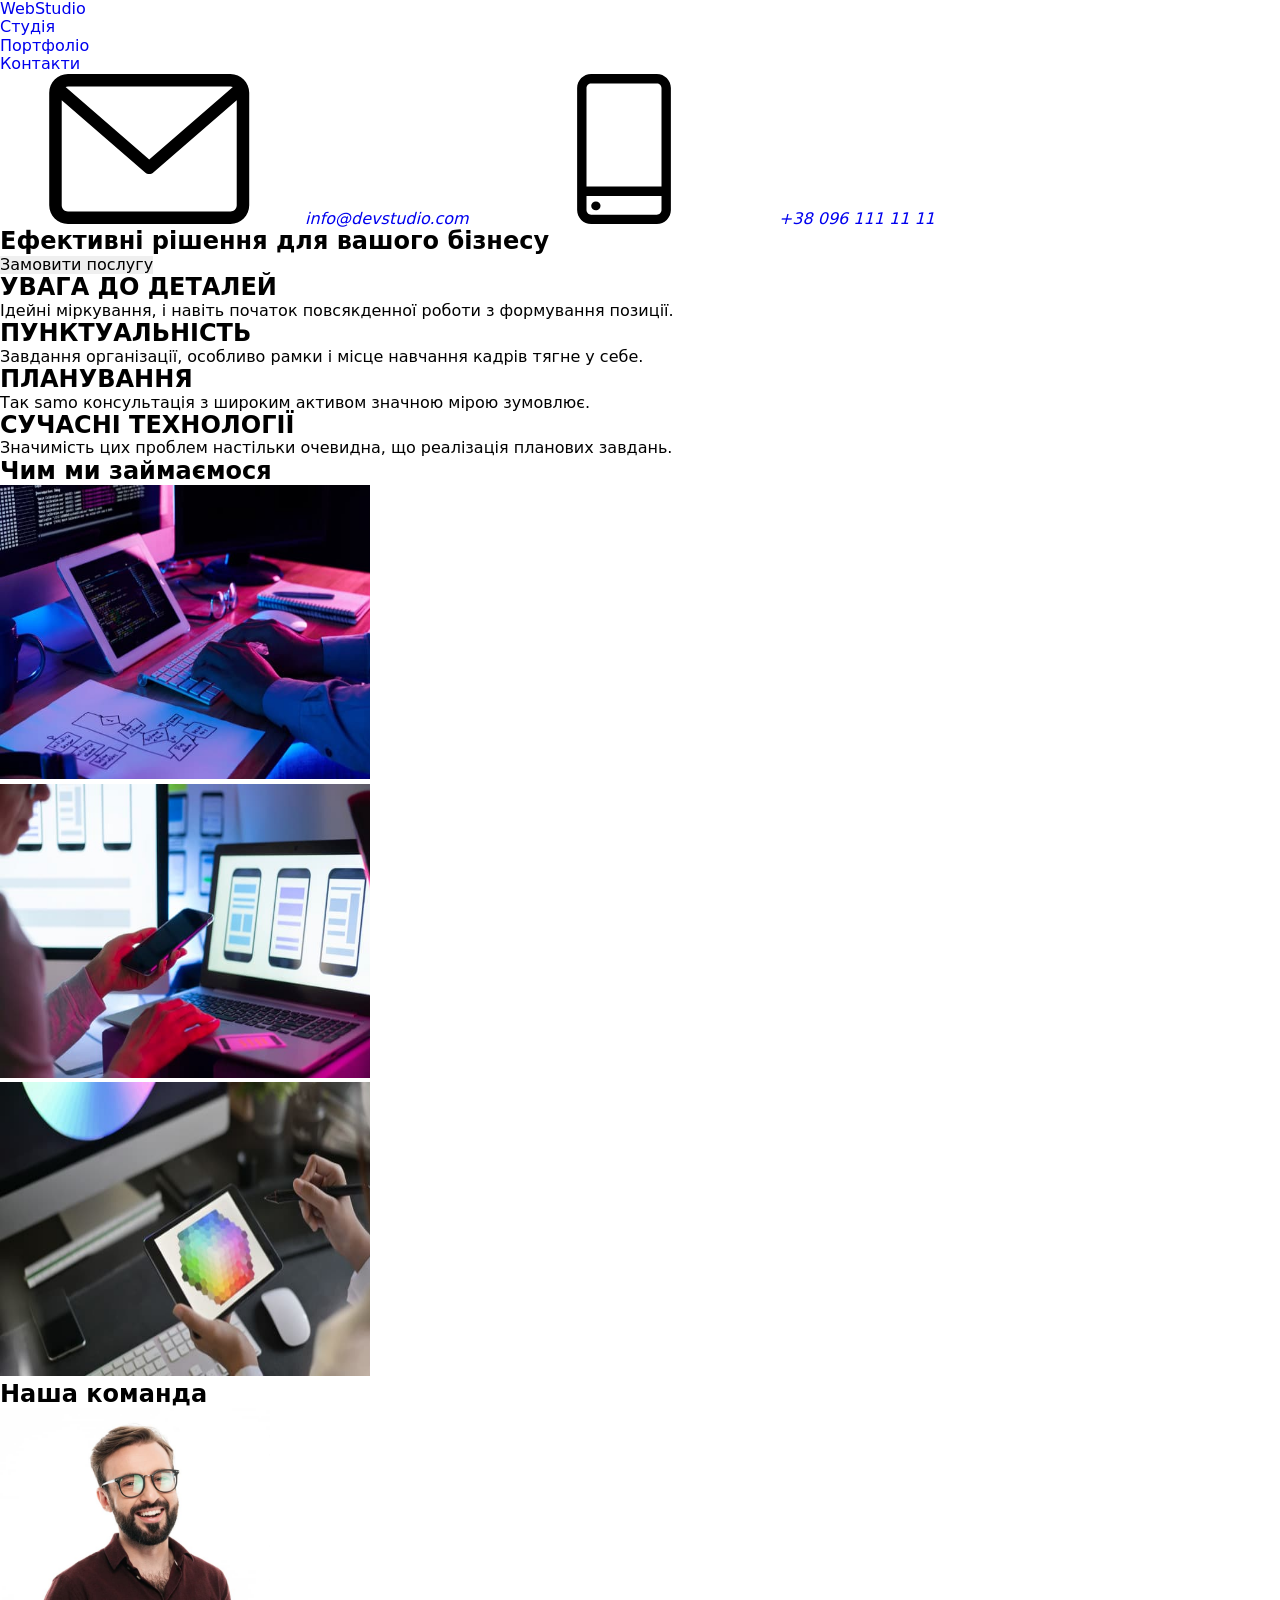
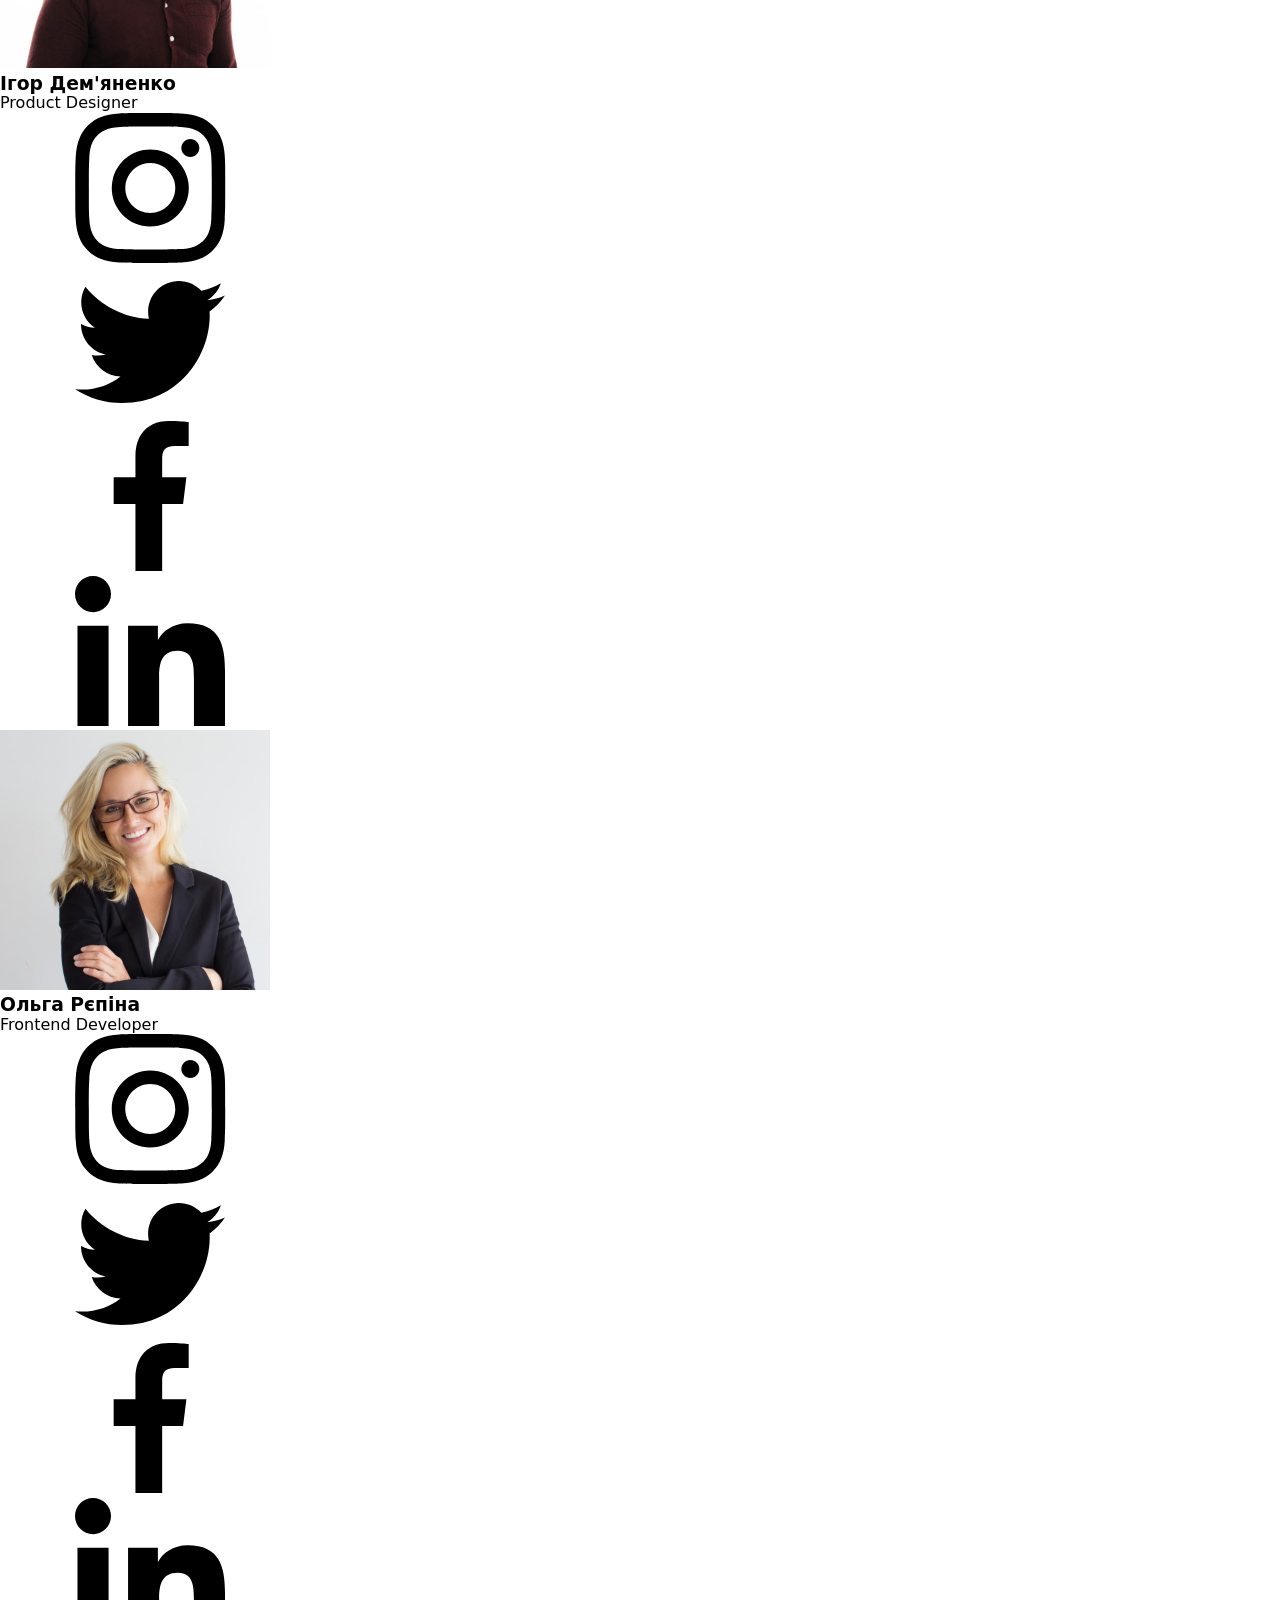
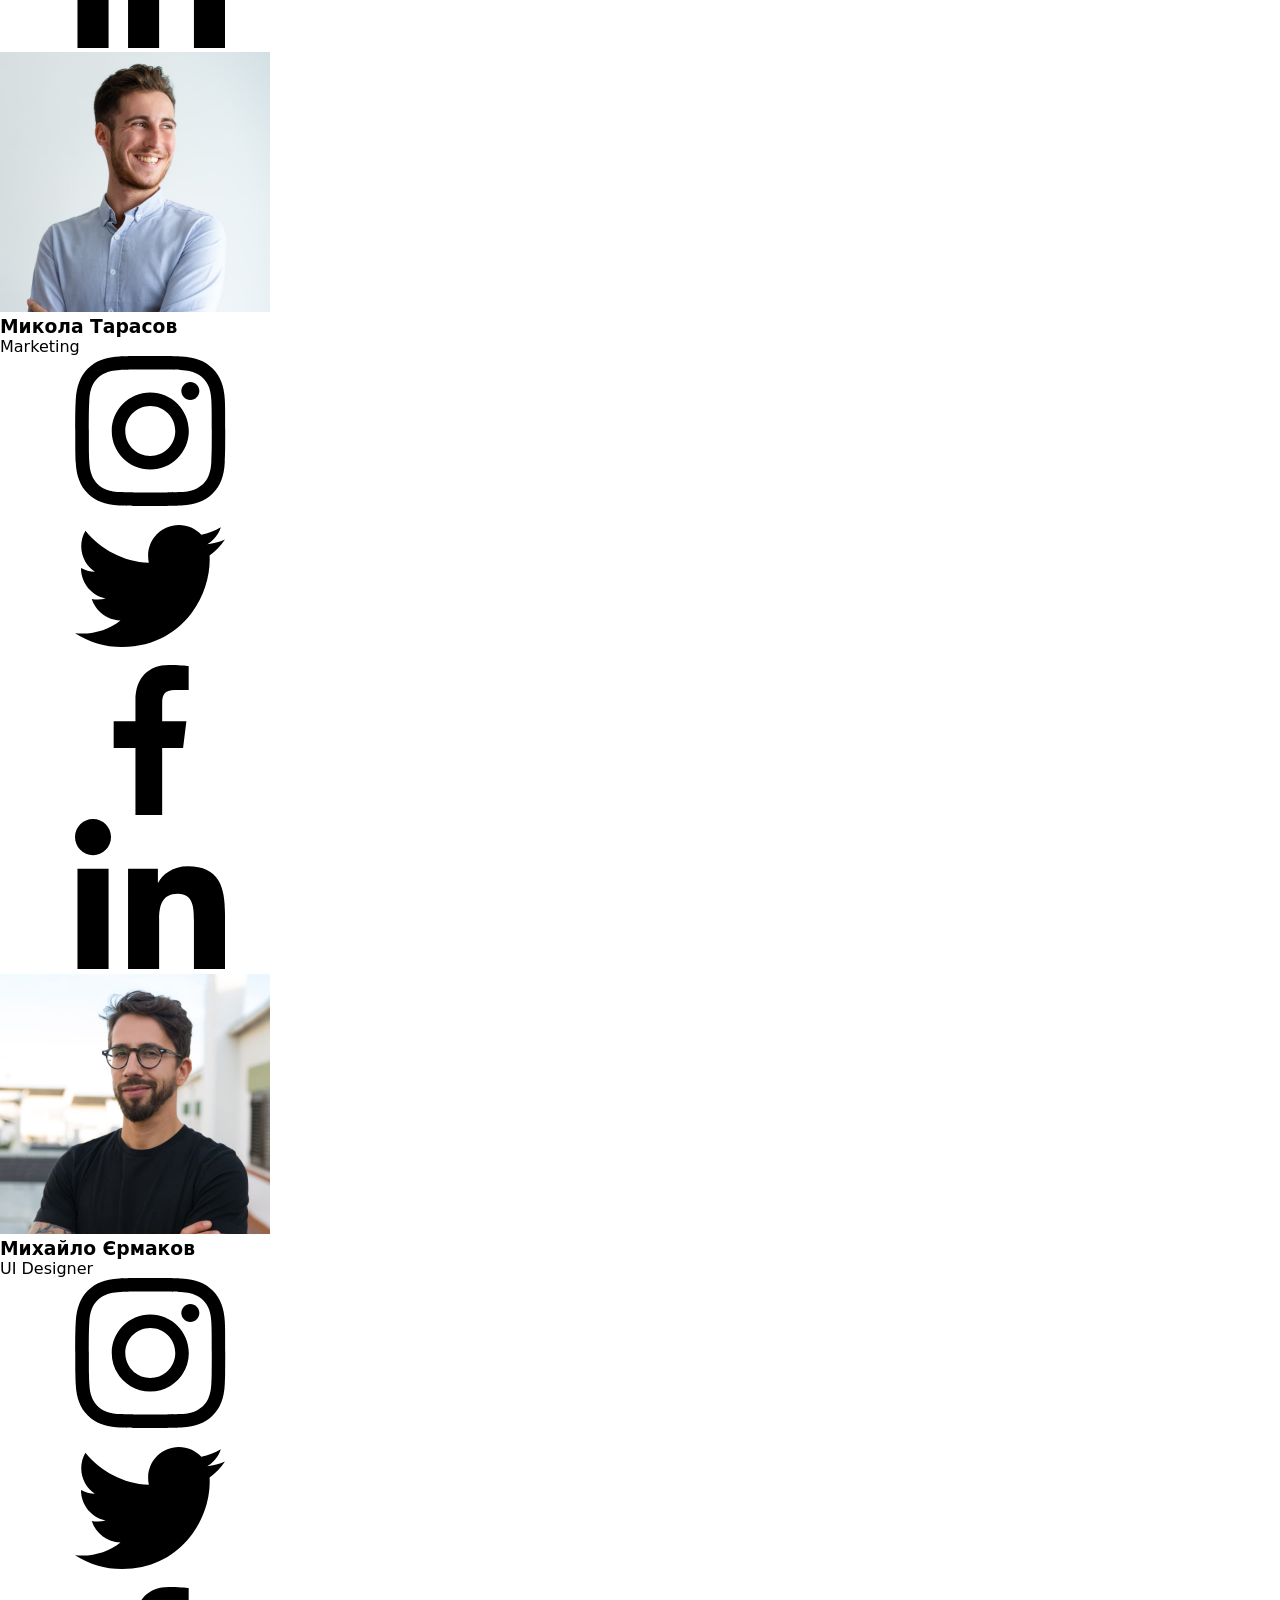
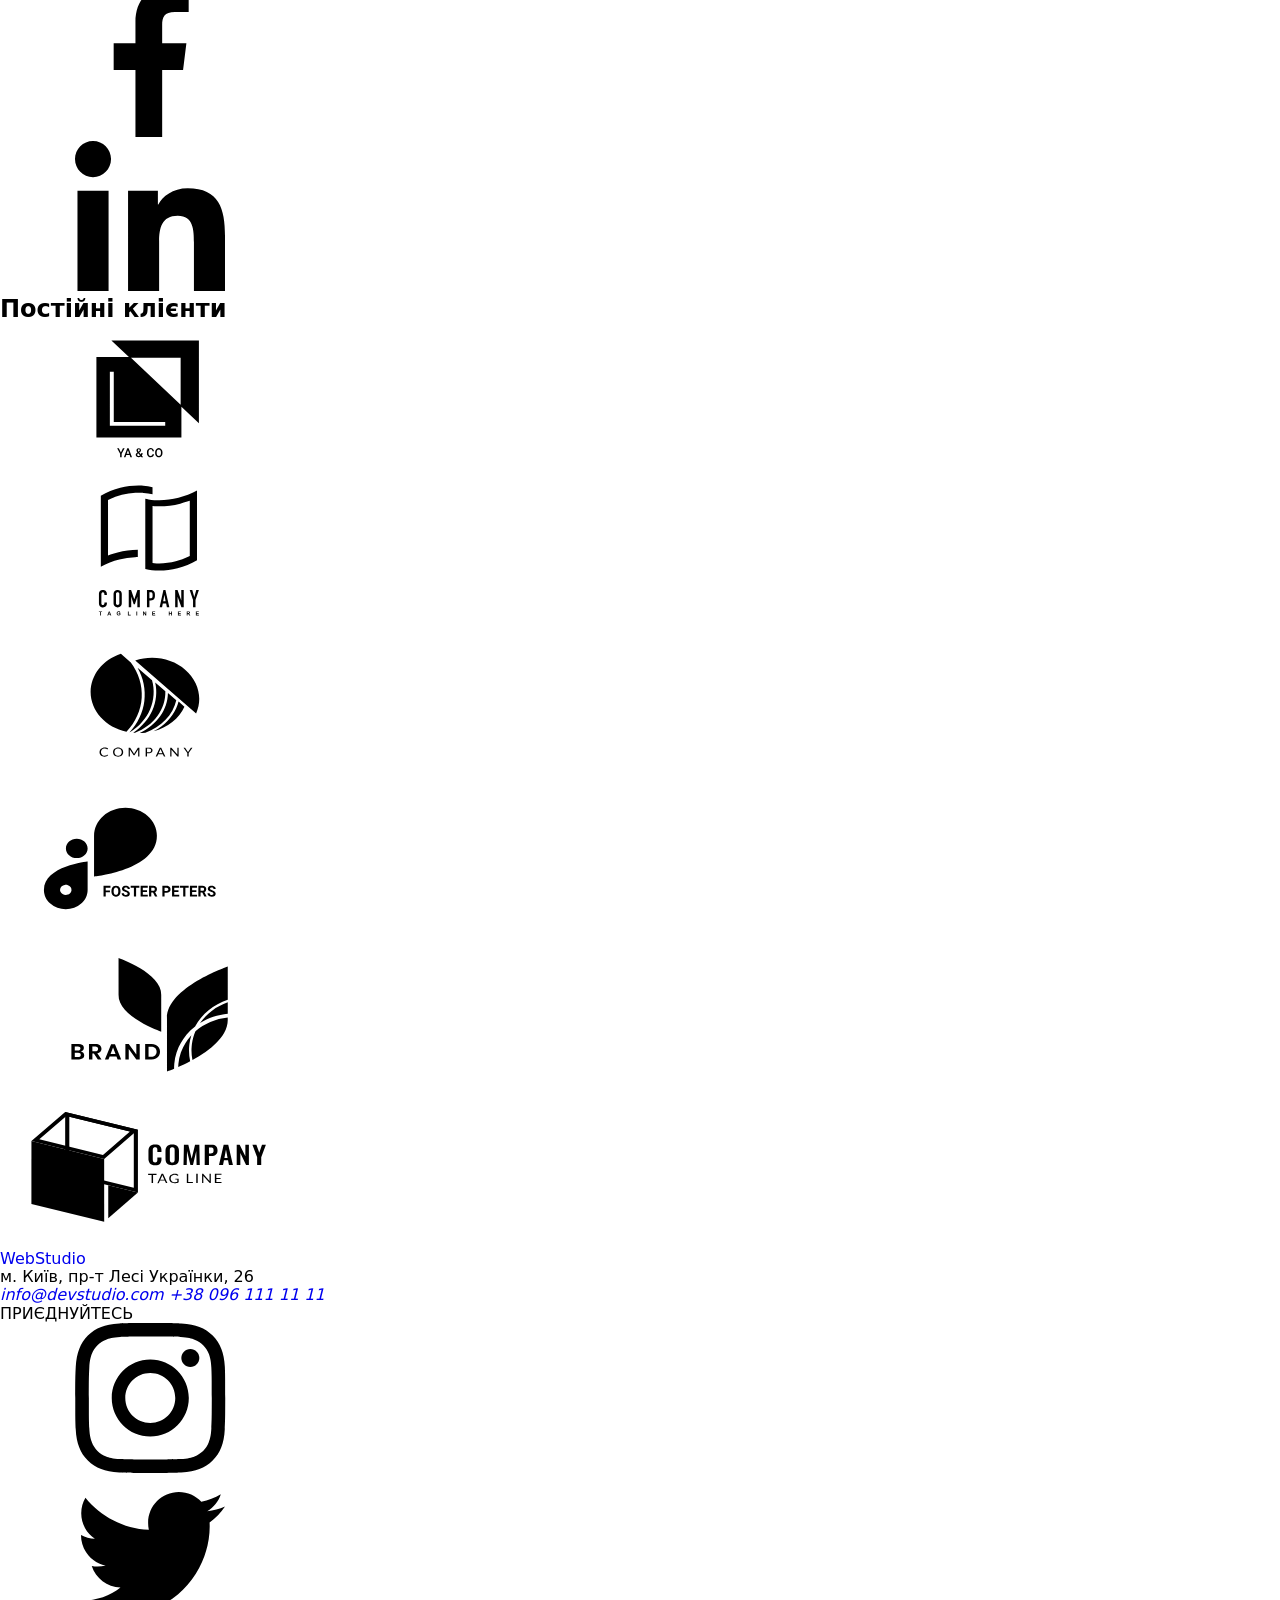
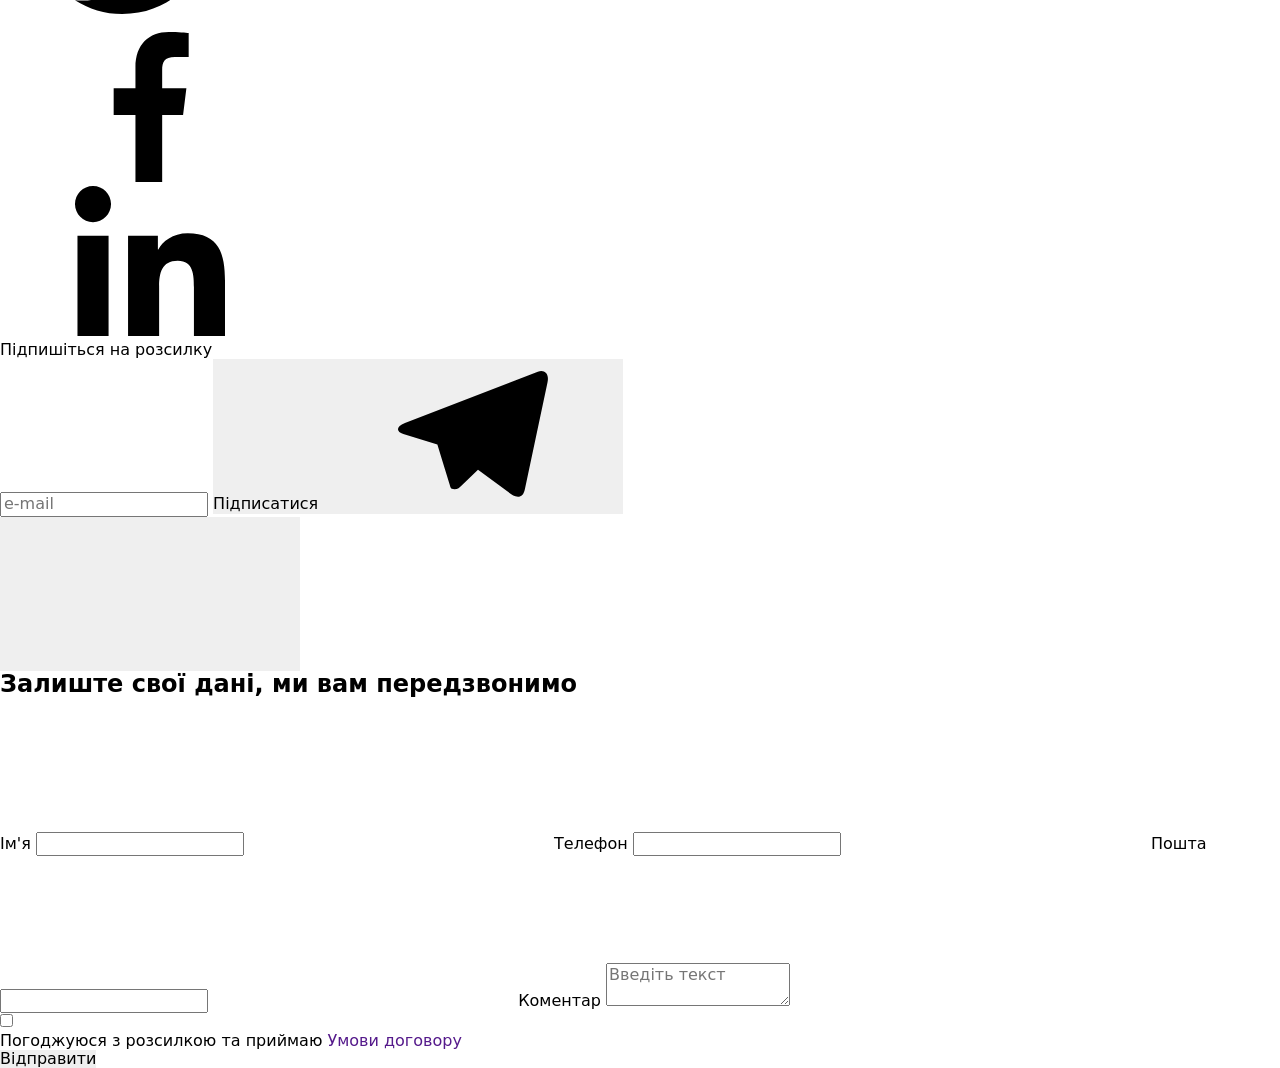
==== index.html @ 1ffd3c32 "new" ====
<!DOCTYPE html>
<html lang="uk">
  <head>
    <meta charset="UTF-8" />
    <meta name="viewport" content="width=device-width, initial-scale=1.0" />
    <title>WebStudio</title>
    <link
      rel="stylesheet"
      href="https://cdnjs.cloudflare.com/ajax/libs/modern-normalize/3.0.1/modern-normalize.min.css"
      integrity="sha512-q6WgHqiHlKyOqslT/lgBgodhd03Wp4BEqKeW6nNtlOY4quzyG3VoQKFrieaCeSnuVseNKRGpGeDU3qPmabCANg=="
      crossorigin="anonymous"
      referrerpolicy="no-referrer"
    /> 
    <link rel="preconnect" href="https://fonts.googleapis.com" />
    <link rel="preconnect" href="https://fonts.gstatic.com" crossorigin />
    <link
      href="https://fonts.googleapis.com/css2?family=Raleway:ital,wght@0,100..900;1,100..900&family=Roboto:ital,wght@0,100..900;1,100..900&display=swap"
      rel="stylesheet"
    />
  <link
rel="stylesheet"
href="https://cdnjs.cloudflare.com/ajax/libs/animate.css/4.1.1/animate.min.css"
/>
          <link rel="stylesheet" href="../style/index.css">
          <link rel="stylesheet" href="../style/reset.css">
  </head>
  <body>
    <!-- header -->
    <header class="header">
      <div class="container">
        <a class="header-webStudio" href="./index.html">
          <span class="header-web">Web</span><span class="header-studio">Studio</span>
        </a>
        <nav class="header-nav">
          <ul class="header-list">
            <li class="header-item">
              <a class="header-page current" href="./index.html"> Студія </a>
            </li>
            <li class="header-item">
              <a class="header-page" href="./portfolio.html"> Портфоліо </a>
            </li>
            <li class="header-item">
              <a class="header-page" href="#"> Контакти </a>
            </li>
          </ul>
        </nav>
        <address class="header-adress">
          <a class="header-contacts" href="mailto:info@devstudio.com">
            <svg class="header-icon icon-email">
              <use href="../image/symbol-defs.svg#icon-email"></use>
            </svg>
            info@devstudio.com
          </a>
          <a class="header-contacts" href="tel:+380961111111">
            <svg class="header-icon icon-phone">
              <use href="../image/symbol-defs.svg#icon-phone"></use>
            </svg>
           +38 096 111 11 11
          </a>
        </address>
      </div>
    </header>
    <main>
      <!-- about -->
      <section class="about">
        <div class="container">
          <h1 class="about-title">
            Ефективні рішення для вашого бізнесу
          </h1>
          <button class="about-more" type="button" data-modal-open>
              Замовити послугу
          </button>
      </div>
          
        </div>
      </section>
      <!-- rules -->
      <section class="rules">
        <div class="container">
          <ul class="rules-list">
            <li class="rules-item">
              <h2 class="rules-title">УВАГА ДО ДЕТАЛЕЙ</h2>
              <p class="rules-text">
                Ідейні міркування, і навіть початок повсякденної роботи з
                формування позиції.
              </p>
            </li>
            <li class="rules-item">
              <h2 class="rules-title">ПУНКТУАЛЬНІСТЬ</h2>
              <p class="rules-text">
                Завдання організації, особливо рамки і місце навчання кадрів
                тягне у себе.
              </p>
            </li>
            <li class="rules-item">
              <h2 class="rules-title">ПЛАНУВАННЯ</h2>
              <p class="rules-text">
                Так samo консультація з широким активом значною мірою зумовлює.
              </p>
            </li>
            <li class="rules-item">
              <h2 class="rules-title">СУЧАСНІ ТЕХНОЛОГІЇ</h2>
              <p class="rules-text">
                Значимість цих проблем настільки очевидна, що реалізація
                планових завдань.
              </p>
            </li>
          </ul>
        </div>
      </section>

      <!-- work -->
      <section class="work">
        <div class="container">
          <h2 class="work-title">Чим ми займаємося</h2>
          <ul class="work-list">
            <li class="work-item">
              <img
                class="workphoto"
                src="../image/code.jpg"
                alt="Робочий процес за комп'ютером 1"
                width="370px"
                height="294px"
              />
            </li>
            <li class="work-item">
              <img
                class="work-photo"
                src="../image/kamera.jpg"
                alt="Робочий процес за комп'ютером 2"
                width="370px"
                height="294px"
              />
            </li>
            <li class="work-item">
              <img
                class="work-photo"
                src="../image/disign.jpg"
                alt="Робочий процес за комп'ютером 3"
                width="370px"
                height="294px"
              />
            </li>
          </ul>
        </div>
      </section>
      <!-- team -->
<section class="team">
  <div class="container">
    <h1 class="team-title">Наша команда</h1>
    <ul class="team-list">
      <li class="team-item">
        <img
          class="team-photo"
          src="../image/igor.jpg"
          width="270"
          height="260"
          alt="Ігор Дем'яненко — Product Designer"
        />
        <h3 class="team-subtitle">Ігор Дем'яненко</h3>
        <p class="team-text">Product Designer</p>

        <ul class="team-iconlist">
          <li class="team-iconitem" >
            <a href="#" class="team-link">
              <svg class="team-icon">
                <use href="../image/symbol-defs.svg#icon-instagram"></use>
              </svg>
            </a>
          </li>
          <li class="team-iconitem" >
            <a href="#" class="team-link">
              <svg class="team-icon">
                <use href="../image/symbol-defs.svg#icon-twitter"></use>
              </svg>
            </a>
          </li>
          <li class="team-iconitem" >
            <a href="#" class="team-link">
              <svg class="team-icon">
                <use href="../image/symbol-defs.svg#icon-facebook"></use>
              </svg>
            </a>
          </li>
          <li class="team-iconitem" >
            <a href="#" class="team-link">
              <svg class="team-icon">
                <use href="../image/symbol-defs.svg#icon-linkedin"></use>
              </svg>
            </a>
          </li>
        </ul>
      </li>
      <li class="team-item">
        <img
          class="team-photo"
          src="../image/oliga.jpg"
          width="270"
          height="260"
          alt="Ольга Рєпіна — Frontend Developer"
        />
        <h3 class="team-subtitle">Ольга Рєпіна</h3>
        <p class="team-text">Frontend Developer</p>

        <ul class="team-iconlist">
          <li class="team-iconitem" >
            <a href="#" class="team-link">
              <svg class="team-icon">
                <use href="../image/symbol-defs.svg#icon-instagram"></use>
              </svg>
            </a>
          </li>
          <li class="team-iconitem" >
            <a href="#" class="team-link">
              <svg class="team-icon">
                <use href="../image/symbol-defs.svg#icon-twitter"></use>
              </svg>
            </a>
          </li>
          <li class="team-iconitem" >
            <a href="#" class="team-link">
              <svg class="team-icon">
                <use href="../image/symbol-defs.svg#icon-facebook"></use>
              </svg>
            </a>
          </li>
          <li class="team-iconitem" >
            <a href="#" class="team-link">
              <svg class="team-icon">
                <use href="../image/symbol-defs.svg#icon-linkedin"></use>
              </svg>
            </a>
          </li>
        </ul>
      </li>
      <li class="team-item">
        <img
          class="team-photo"
          src="../image/mikola.jpg"
          width="270"
          height="260"
          alt="Микола Тарасов — Marketing"
        />
        <h3 class="team-subtitle">Микола Тарасов</h3>
        <p class="team-text">Marketing</p>

        <ul class="team-iconlist">
          <li class="team-iconitem" >
            <a href="#" class="team-link">
              <svg class="team-icon">
                <use href="../image/symbol-defs.svg#icon-instagram"></use>
              </svg>
            </a>
          </li>
          <li class="team-iconitem" >
            <a href="#" class="team-link">
              <svg class="team-icon">
                <use href="../image/symbol-defs.svg#icon-twitter"></use>
              </svg>
            </a>
          </li>
          <li class="team-iconitem" >
            <a href="#" class="team-link">
              <svg class="team-icon">
                <use href="../image/symbol-defs.svg#icon-facebook"></use>
              </svg>
            </a>
          </li>
          <li class="team-iconitem" >
            <a href="#" class="team-link">
              <svg class="team-icon">
                <use href="../image/symbol-defs.svg#icon-linkedin"></use>
              </svg>
            </a>
          </li>
        </ul>
      </li>
      <li class="team-item">
        <img
          class="team-photo"
          src="../image/mihailo.jpg"
          width="270"
          height="260"
          alt="Михайло Єрмаков — UI Designer"
        />
        <h3 class="team-subtitle">Михайло Єрмаков</h3>
        <p class="team-text">UI Designer</p>

        <ul class="team-iconlist">
          <li class="team-iconitem" >
            <a href="#" class="team-link">
              <svg class="team-icon">
                <use href="../image/symbol-defs.svg#icon-instagram"></use>
              </svg>
            </a>
          </li>
          <li class="team-iconitem" >
            <a href="#" class="team-link">
              <svg class="team-icon">
                <use href="../image/symbol-defs.svg#icon-twitter"></use>
              </svg>
            </a>
          </li>
          <li class="team-iconitem" >
            <a href="#" class="team-link">
              <svg class="team-icon">
                <use href="../image/symbol-defs.svg#icon-facebook"></use>
              </svg>
            </a>
          </li>
          <li class="team-iconitem" >
            <a href="#" class="team-link">
              <svg class="team-icon">
                <use href="../image/symbol-defs.svg#icon-linkedin"></use>
              </svg>
            </a>
          </li>
        </ul>
      </li>
  </div>
</section>
    </main>
    <section class="customers">
  <div class="container">
    <h1 class="customers-title">Постійні клієнти</h1>
    <ul class="customers-list">

      <li class="customers-item">
        <a href="#" class="customers-link">
           <svg class="customers-icon">
            <use href="../image/symbol-defs.svg#icon-yaco"></use>
          </svg>
        </a>
      </li>

      <li class="customers-item">
        <a href="#" class="customers-link">
          <svg class="customers-icon">
            <use href="../image/symbol-defs.svg#icon-tagline"></use>
          </svg>
        </a>
      </li>

      <li class="customers-item">
        <a href="#" class="customers-link">
          <svg class="customers-icon">
            <use href="../image/symbol-defs.svg#icon-company"></use>
          </svg>
        </a>
      </li>

      <li class="customers-item">
        <a href="#" class="customers-link">
          <svg class="customers-icon">
            <use href="../image/symbol-defs.svg#icon-foster"></use>
          </svg>
        </a>
      </li>

      <li class="customers-item">
        <a href="#" class="customers-link">
          <svg class="customers-icon">
            <use href="../image/symbol-defs.svg#icon-brand"></use>
          </svg>
        </a>
      </li>

         <li class="customers-item">
        <a href="#" class="customers-link">
          <svg class="customers-icon">
            <use href="../image/symbol-defs.svg#icon-tagcompany"></use>
          </svg>
        </a>
      </li>
    </ul>
  </div>
</section>
<!--footer -->
<footer class="footer">
  <div class="container">
    <div class="footer-left">
      <a class="footer-title" href="./index.html">
        <span class="web">Web</span><span class="studio">Studio</span>
      </a>
      <p class="footer-text">м. Київ, пр-т Лесі Українки, 26</p>
      <address class="footer-address">
        <a class="footer-page" href="mailto:info@devstudio.com">info@devstudio.com</a>
        <a class="footer-page" href="tel:+380961111111">+38 096 111 11 11</a>
      </address>
    </div>
    <div class="footer-social">
  <p class="footer-join">ПРИЄДНУЙТЕСЬ</p>
  <ul class="footer-iconlist">
    <li class="footer-iconitem">
      <a href="#" class="footer-link">
        <svg class="footer-icon">
        <use href="../image/symbol-defs.svg#icon-instagram"></use>
        </svg>
        </a>
      </li>

      <li class="footer-iconitem">
      <a href="#" class="footer-link">
        <svg class="footer-icon">
        <use href="../image/symbol-defs.svg#icon-twitter"></use>
        </svg>
        </a>
      </li>

      <li class="footer-iconitem">
      <a href="#" class="footer-link">
        <svg class="footer-icon">
        <use href="../image/symbol-defs.svg#icon-facebook"></use>
        </svg>
        </a>
      </li>
      <li class="footer-iconitem">
      <a href="#" class="footer-link">
        <svg class="footer-icon">
        <use href="../image/symbol-defs.svg#icon-linkedin"></use>
        </svg>
        </a>
      </li>
    </ul> 
    </div>

     <div class="footer-subscribe">
  <p class="footer-join">Підпишіться на розсилку</p>
  <form class="footer-form">
    <input
      type="email"
      class="footer-input"
      placeholder="e-mail"
      required
    />
    <button type="submit" class="footer-button">
      Підписатися
      <svg class="footer-telegram">
        <use href="../image/symbol-defs.svg#icon-telegram"></use>
      </svg>
    </button>
  </form>
</div>
</div>
</footer>

  <div class="backdrop is-hidden" data-modal>
      <div class="modal">
        <button class="modal-close" data-modal-close type="button">
          <svg class="modal-cross">
            <use href="./image/symbol-defs.svg#icon/vector"></use>
          </svg>
        </button>
        <h2 class="modal-title">Залиште свої дані, ми вам передзвонимо</h2>
        <form class="modal-form">
          <label class="modal-field">
            Ім'я
            <input
              class="modal-input"
              type="text"
              required
              minlength="2"
              maxlength="15"
            />
            <svg class="modal-icon">
              <use href="./image/symbol-defs.svg#icon/person"></use>
            </svg>
          </label>
          <label class="modal-field">
            Телефон
            <input class="modal-input" type="tel" />
            <svg class="modal-icon">
              <use href="./image/symbol-defs.svg#icon/call"></use>
            </svg>
          </label>
          <label class="modal-field">
            Пошта
            <input class="modal-input" type="email" required minlength="10" />
            <svg class="modal-icon">
              <use href="./image/symbol-defs.svg#icon/black/letter"></use>
            </svg>
          </label>
          <label class="modal-field">
            Коментар
            <textarea
              class="modal-textarea"
              placeholder="Введіть текст"
            ></textarea>
          </label>
          <div class="modal-agree">
            <input class="modal-checkbox" type="checkbox" required />
            <p class="modal-text">
              Погоджуюся з розсилкою та приймаю
              <a class="modal-link" href="">Умови договору</a>
            </p>
          </div>
          <button class="modal-submit" type="submit">Відправити</button>
        </form>
    </div>

    <script src="../js/modal.js"></script>
  </body>
</html>
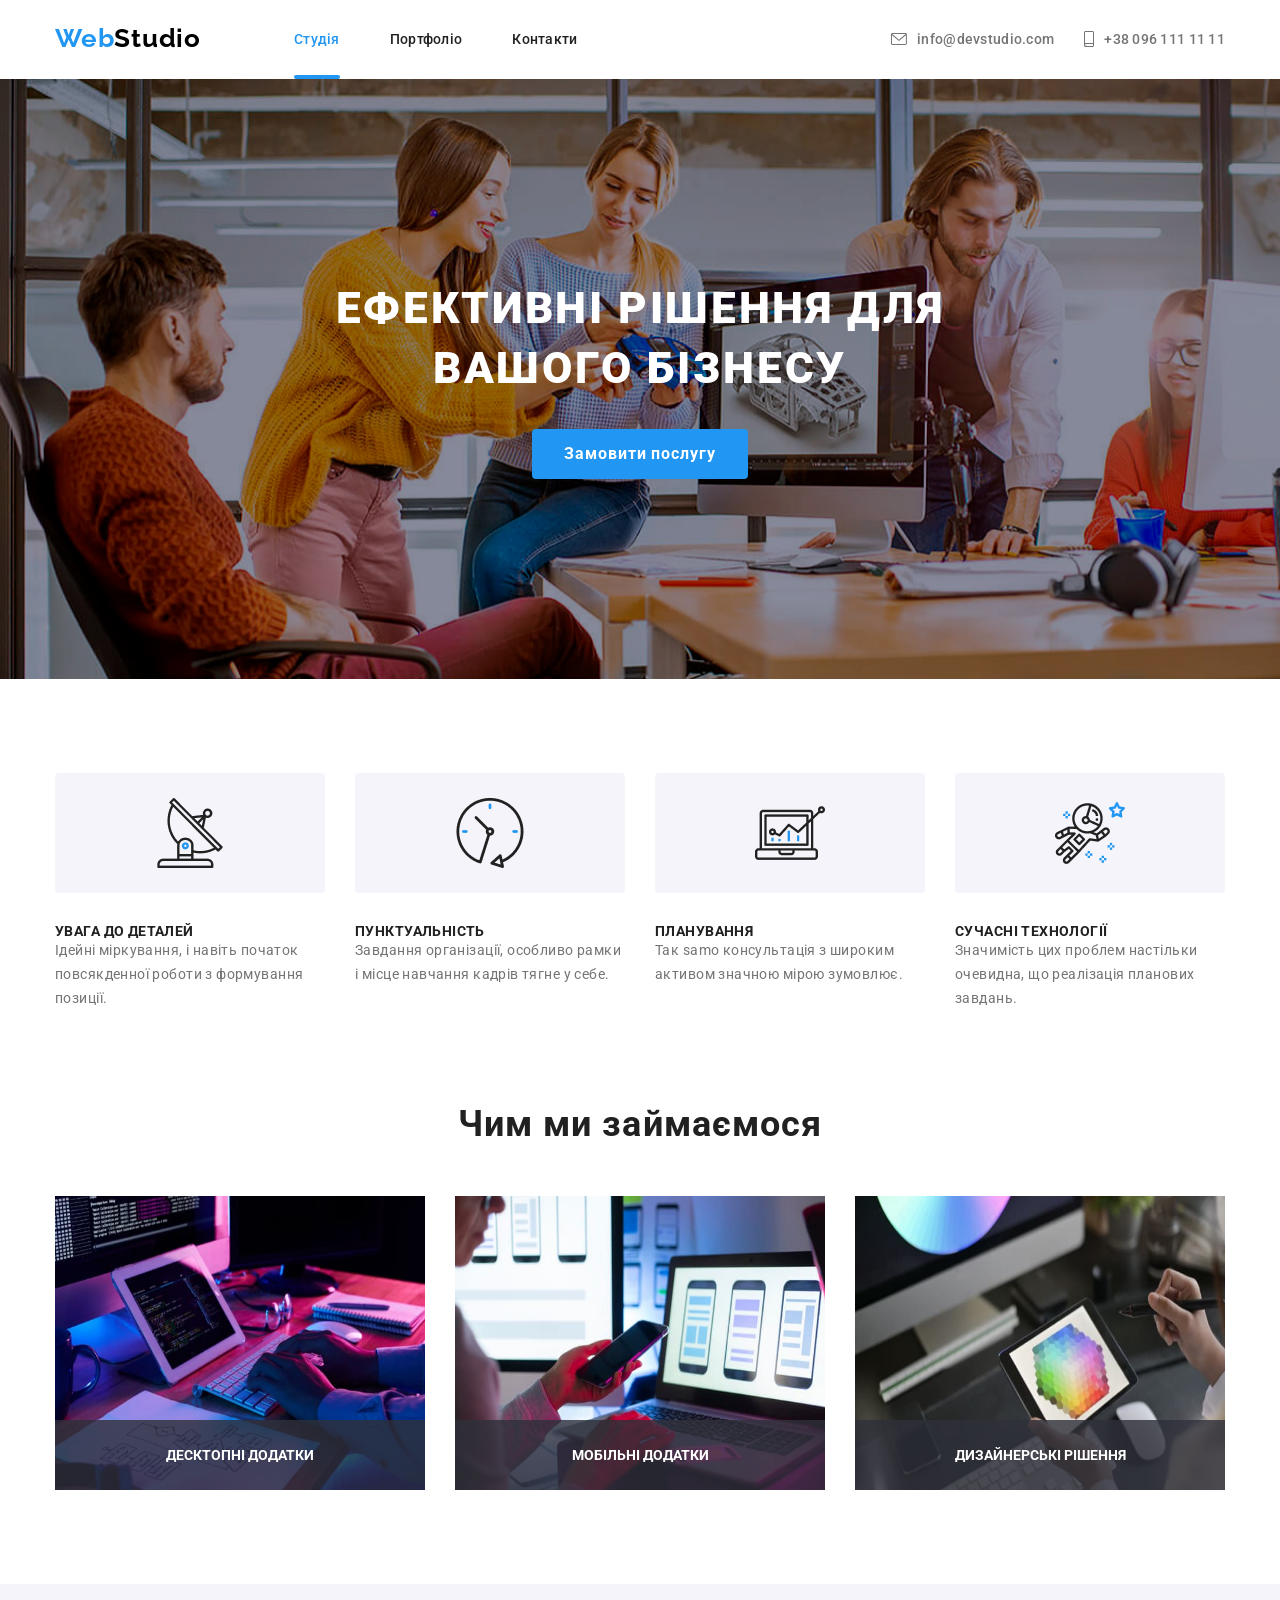
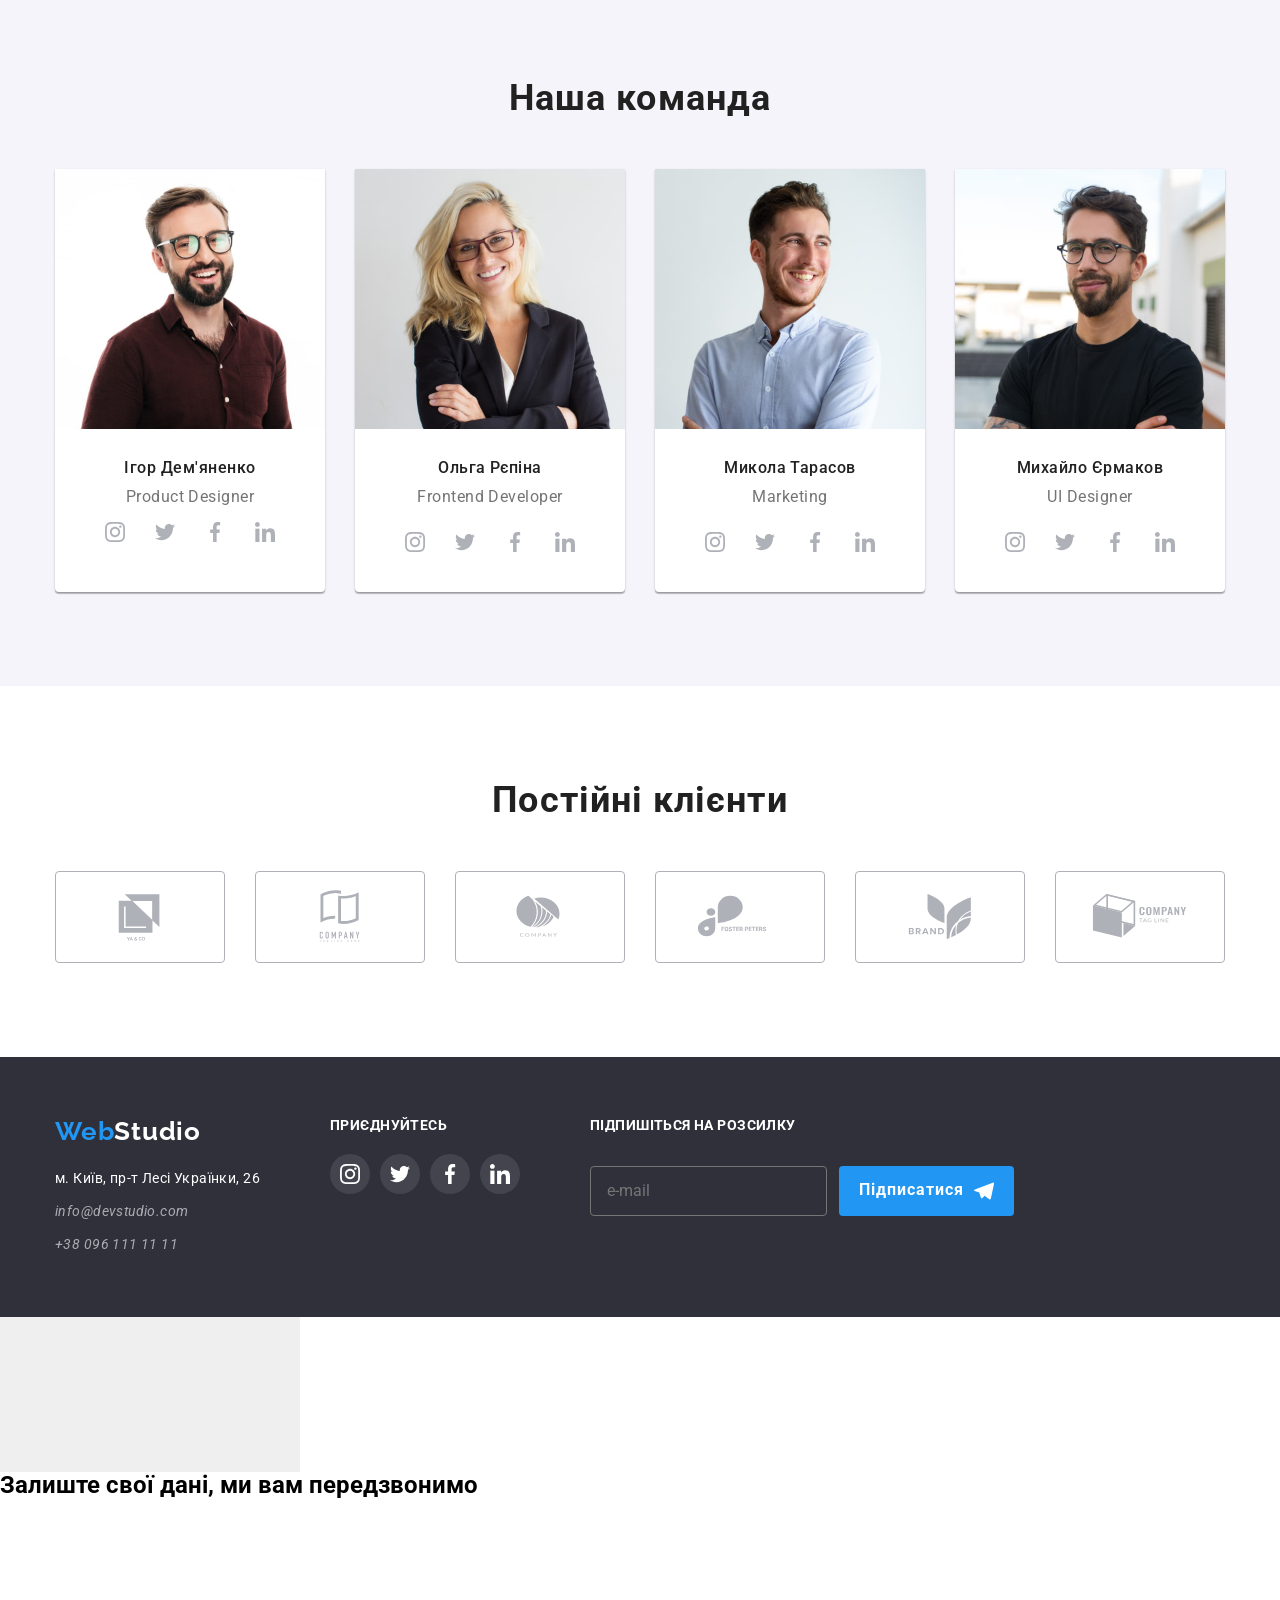
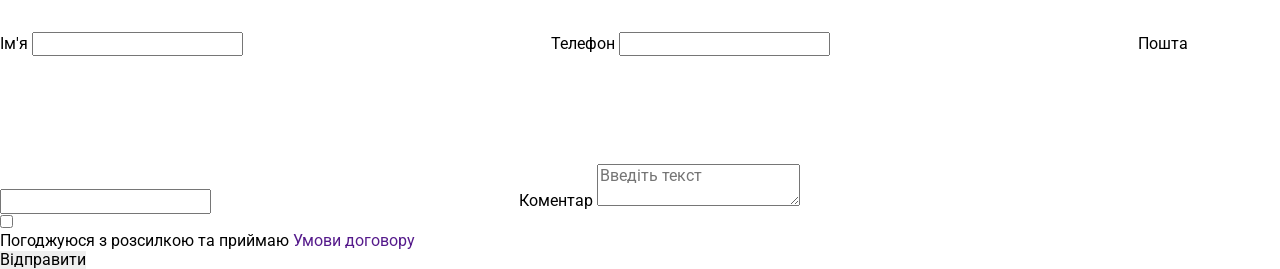
==== commit dbe23c91: "new" ====
--- a/index.html
+++ b/index.html
@@ -21,38 +21,37 @@
 rel="stylesheet"
 href="https://cdnjs.cloudflare.com/ajax/libs/animate.css/4.1.1/animate.min.css"
 />
-          <link rel="stylesheet" href="../style/index.css">
-          <link rel="stylesheet" href="../style/reset.css">
+        <link rel="stylesheet" href="./style/main.css" />
   </head>
   <body>
     <!-- header -->
     <header class="header">
       <div class="container">
-        <a class="header-webStudio" href="./index.html">
-          <span class="header-web">Web</span><span class="header-studio">Studio</span>
-        </a>
-        <nav class="header-nav">
-          <ul class="header-list">
-            <li class="header-item">
-              <a class="header-page current" href="./index.html"> Студія </a>
-            </li>
-            <li class="header-item">
-              <a class="header-page" href="./portfolio.html"> Портфоліо </a>
-            </li>
-            <li class="header-item">
-              <a class="header-page" href="#"> Контакти </a>
+        <a class="header__webStudio" href="./index.html">
+          <span class="header__web">Web</span><span class="header__studio">Studio</span>
+        </a>
+        <nav class="header__nav">
+          <ul class="header__list">
+            <li class="header__item">
+              <a class="header__page current" href="./index.html"> Студія </a>
+            </li>
+            <li class="header__item">
+              <a class="header__page" href="./portfolio.html"> Портфоліо </a>
+            </li>
+            <li class="header__item">
+              <a class="header__page" href="#"> Контакти </a>
             </li>
           </ul>
         </nav>
-        <address class="header-adress">
-          <a class="header-contacts" href="mailto:info@devstudio.com">
-            <svg class="header-icon icon-email">
+        <address class="header__adress">
+          <a class="header__contacts" href="mailto:info@devstudio.com">
+            <svg class="header__icon icon-email">
               <use href="../image/symbol-defs.svg#icon-email"></use>
             </svg>
             info@devstudio.com
           </a>
-          <a class="header-contacts" href="tel:+380961111111">
-            <svg class="header-icon icon-phone">
+          <a class="header__contacts" href="tel:+380961111111">
+            <svg class="header__icon icon-phone">
               <use href="../image/symbol-defs.svg#icon-phone"></use>
             </svg>
            +38 096 111 11 11
@@ -64,10 +63,10 @@
       <!-- about -->
       <section class="about">
         <div class="container">
-          <h1 class="about-title">
+          <h1 class="about__title">
             Ефективні рішення для вашого бізнесу
           </h1>
-          <button class="about-more" type="button" data-modal-open>
+          <button class="about__more" type="button" data-modal__open>
               Замовити послугу
           </button>
       </div>
@@ -77,30 +76,30 @@
       <!-- rules -->
       <section class="rules">
         <div class="container">
-          <ul class="rules-list">
-            <li class="rules-item">
-              <h2 class="rules-title">УВАГА ДО ДЕТАЛЕЙ</h2>
-              <p class="rules-text">
+          <ul class="rules__list">
+            <li class="rules__item">
+              <h2 class="rules__title">УВАГА ДО ДЕТАЛЕЙ</h2>
+              <p class="rules__text">
                 Ідейні міркування, і навіть початок повсякденної роботи з
                 формування позиції.
               </p>
             </li>
-            <li class="rules-item">
-              <h2 class="rules-title">ПУНКТУАЛЬНІСТЬ</h2>
-              <p class="rules-text">
+            <li class="rules__item">
+              <h2 class="rules__title">ПУНКТУАЛЬНІСТЬ</h2>
+              <p class="rules__text">
                 Завдання організації, особливо рамки і місце навчання кадрів
                 тягне у себе.
               </p>
             </li>
-            <li class="rules-item">
-              <h2 class="rules-title">ПЛАНУВАННЯ</h2>
-              <p class="rules-text">
+            <li class="rules__item">
+              <h2 class="rules__title">ПЛАНУВАННЯ</h2>
+              <p class="rules__text">
                 Так samo консультація з широким активом значною мірою зумовлює.
               </p>
             </li>
-            <li class="rules-item">
-              <h2 class="rules-title">СУЧАСНІ ТЕХНОЛОГІЇ</h2>
-              <p class="rules-text">
+            <li class="rules__item">
+              <h2 class="rules__title">СУЧАСНІ ТЕХНОЛОГІЇ</h2>
+              <p class="rules__text">
                 Значимість цих проблем настільки очевидна, що реалізація
                 планових завдань.
               </p>
@@ -112,29 +111,29 @@
       <!-- work -->
       <section class="work">
         <div class="container">
-          <h2 class="work-title">Чим ми займаємося</h2>
-          <ul class="work-list">
-            <li class="work-item">
+          <h2 class="work__title">Чим ми займаємося</h2>
+          <ul class="work__list">
+            <li class="work__item">
               <img
-                class="workphoto"
+                class="work__photo"
                 src="../image/code.jpg"
                 alt="Робочий процес за комп'ютером 1"
                 width="370px"
                 height="294px"
               />
             </li>
-            <li class="work-item">
+            <li class="work__item">
               <img
-                class="work-photo"
+                class="work__photo"
                 src="../image/kamera.jpg"
                 alt="Робочий процес за комп'ютером 2"
                 width="370px"
                 height="294px"
               />
             </li>
-            <li class="work-item">
+            <li class="work__item">
               <img
-                class="work-photo"
+                class="work__photo"
                 src="../image/disign.jpg"
                 alt="Робочий процес за комп'ютером 3"
                 width="370px"
@@ -147,170 +146,170 @@
       <!-- team -->
 <section class="team">
   <div class="container">
-    <h1 class="team-title">Наша команда</h1>
-    <ul class="team-list">
-      <li class="team-item">
+    <h1 class="team__title">Наша команда</h1>
+    <ul class="team__list">
+      <li class="team__item">
         <img
-          class="team-photo"
+          class="team__photo"
           src="../image/igor.jpg"
           width="270"
           height="260"
           alt="Ігор Дем'яненко — Product Designer"
         />
-        <h3 class="team-subtitle">Ігор Дем'яненко</h3>
-        <p class="team-text">Product Designer</p>
-
-        <ul class="team-iconlist">
-          <li class="team-iconitem" >
+        <h3 class="team__subtitle">Ігор Дем'яненко</h3>
+        <p class="team__text">Product Designer</p>
+
+        <ul class="team__iconlist">
+          <li class="team__iconitem" >
             <a href="#" class="team-link">
-              <svg class="team-icon">
+              <svg class="team__icon">
                 <use href="../image/symbol-defs.svg#icon-instagram"></use>
               </svg>
             </a>
           </li>
-          <li class="team-iconitem" >
+          <li class="team__iconitem" >
             <a href="#" class="team-link">
-              <svg class="team-icon">
+              <svg class="team__icon">
                 <use href="../image/symbol-defs.svg#icon-twitter"></use>
               </svg>
             </a>
           </li>
-          <li class="team-iconitem" >
+          <li class="team__iconitem" >
             <a href="#" class="team-link">
-              <svg class="team-icon">
+              <svg class="team__icon">
                 <use href="../image/symbol-defs.svg#icon-facebook"></use>
               </svg>
             </a>
           </li>
-          <li class="team-iconitem" >
+          <li class="team__iconitem" >
             <a href="#" class="team-link">
-              <svg class="team-icon">
+              <svg class="team__icon">
                 <use href="../image/symbol-defs.svg#icon-linkedin"></use>
               </svg>
             </a>
           </li>
         </ul>
       </li>
-      <li class="team-item">
+      <li class="team__item">
         <img
-          class="team-photo"
+          class="team__photo"
           src="../image/oliga.jpg"
           width="270"
           height="260"
           alt="Ольга Рєпіна — Frontend Developer"
         />
-        <h3 class="team-subtitle">Ольга Рєпіна</h3>
-        <p class="team-text">Frontend Developer</p>
-
-        <ul class="team-iconlist">
-          <li class="team-iconitem" >
-            <a href="#" class="team-link">
-              <svg class="team-icon">
+        <h3 class="team__subtitle">Ольга Рєпіна</h3>
+        <p class="team__text">Frontend Developer</p>
+
+        <ul class="team__iconlist">
+          <li class="team__iconitem" >
+            <a href="#" class="team__link">
+              <svg class="team__icon">
                 <use href="../image/symbol-defs.svg#icon-instagram"></use>
               </svg>
             </a>
           </li>
-          <li class="team-iconitem" >
-            <a href="#" class="team-link">
-              <svg class="team-icon">
+          <li class="team__iconitem" >
+            <a href="#" class="team__link">
+              <svg class="team__icon">
                 <use href="../image/symbol-defs.svg#icon-twitter"></use>
               </svg>
             </a>
           </li>
-          <li class="team-iconitem" >
-            <a href="#" class="team-link">
-              <svg class="team-icon">
+          <li class="team__iconitem" >
+            <a href="#" class="team__link">
+              <svg class="team__icon">
                 <use href="../image/symbol-defs.svg#icon-facebook"></use>
               </svg>
             </a>
           </li>
-          <li class="team-iconitem" >
-            <a href="#" class="team-link">
-              <svg class="team-icon">
+          <li class="team__iconitem" >
+            <a href="#" class="team__link">
+              <svg class="team__icon">
                 <use href="../image/symbol-defs.svg#icon-linkedin"></use>
               </svg>
             </a>
           </li>
         </ul>
       </li>
-      <li class="team-item">
+      <li class="team__item">
         <img
-          class="team-photo"
+          class="team__photo"
           src="../image/mikola.jpg"
           width="270"
           height="260"
           alt="Микола Тарасов — Marketing"
         />
-        <h3 class="team-subtitle">Микола Тарасов</h3>
-        <p class="team-text">Marketing</p>
-
-        <ul class="team-iconlist">
-          <li class="team-iconitem" >
-            <a href="#" class="team-link">
-              <svg class="team-icon">
+        <h3 class="team__subtitle">Микола Тарасов</h3>
+        <p class="team__text">Marketing</p>
+
+        <ul class="team__iconlist">
+          <li class="team__iconitem" >
+            <a href="#" class="team__link">
+              <svg class="team__icon">
                 <use href="../image/symbol-defs.svg#icon-instagram"></use>
               </svg>
             </a>
           </li>
-          <li class="team-iconitem" >
-            <a href="#" class="team-link">
-              <svg class="team-icon">
+          <li class="team__iconitem" >
+            <a href="#" class="team__link">
+              <svg class="team__icon">
                 <use href="../image/symbol-defs.svg#icon-twitter"></use>
               </svg>
             </a>
           </li>
-          <li class="team-iconitem" >
-            <a href="#" class="team-link">
-              <svg class="team-icon">
+          <li class="team__iconitem" >
+            <a href="#" class="team__link">
+              <svg class="team__icon">
                 <use href="../image/symbol-defs.svg#icon-facebook"></use>
               </svg>
             </a>
           </li>
-          <li class="team-iconitem" >
-            <a href="#" class="team-link">
-              <svg class="team-icon">
+          <li class="team__iconitem" >
+            <a href="#" class="team__link">
+              <svg class="team__icon">
                 <use href="../image/symbol-defs.svg#icon-linkedin"></use>
               </svg>
             </a>
           </li>
         </ul>
       </li>
-      <li class="team-item">
+      <li class="team__item">
         <img
-          class="team-photo"
+          class="team__photo"
           src="../image/mihailo.jpg"
           width="270"
           height="260"
           alt="Михайло Єрмаков — UI Designer"
         />
-        <h3 class="team-subtitle">Михайло Єрмаков</h3>
-        <p class="team-text">UI Designer</p>
-
-        <ul class="team-iconlist">
-          <li class="team-iconitem" >
-            <a href="#" class="team-link">
-              <svg class="team-icon">
+        <h3 class="team__subtitle">Михайло Єрмаков</h3>
+        <p class="team__text">UI Designer</p>
+
+        <ul class="team__iconlist">
+          <li class="team__iconitem" >
+            <a href="#" class="team__link">
+              <svg class="team__icon">
                 <use href="../image/symbol-defs.svg#icon-instagram"></use>
               </svg>
             </a>
           </li>
-          <li class="team-iconitem" >
-            <a href="#" class="team-link">
-              <svg class="team-icon">
+          <li class="team__iconitem" >
+            <a href="#" class="team__link">
+              <svg class="team__icon">
                 <use href="../image/symbol-defs.svg#icon-twitter"></use>
               </svg>
             </a>
           </li>
-          <li class="team-iconitem" >
-            <a href="#" class="team-link">
-              <svg class="team-icon">
+          <li class="team__iconitem" >
+            <a href="#" class="team__link">
+              <svg class="team__icon">
                 <use href="../image/symbol-defs.svg#icon-facebook"></use>
               </svg>
             </a>
           </li>
-          <li class="team-iconitem" >
-            <a href="#" class="team-link">
-              <svg class="team-icon">
+          <li class="team__iconitem" >
+            <a href="#" class="team__link">
+              <svg class="team__icon">
                 <use href="../image/symbol-defs.svg#icon-linkedin"></use>
               </svg>
             </a>
@@ -322,52 +321,52 @@
     </main>
     <section class="customers">
   <div class="container">
-    <h1 class="customers-title">Постійні клієнти</h1>
-    <ul class="customers-list">
-
-      <li class="customers-item">
-        <a href="#" class="customers-link">
-           <svg class="customers-icon">
+    <h1 class="customers__title">Постійні клієнти</h1>
+    <ul class="customers__list">
+
+      <li class="customers__item">
+        <a href="#" class="customers__link">
+           <svg class="customers__icon">
             <use href="../image/symbol-defs.svg#icon-yaco"></use>
           </svg>
         </a>
       </li>
 
-      <li class="customers-item">
-        <a href="#" class="customers-link">
-          <svg class="customers-icon">
+      <li class="customers__item">
+        <a href="#" class="customers__link">
+          <svg class="customers__icon">
             <use href="../image/symbol-defs.svg#icon-tagline"></use>
           </svg>
         </a>
       </li>
 
-      <li class="customers-item">
-        <a href="#" class="customers-link">
-          <svg class="customers-icon">
+      <li class="customers__item">
+        <a href="#" class="customers__link">
+          <svg class="customers__icon">
             <use href="../image/symbol-defs.svg#icon-company"></use>
           </svg>
         </a>
       </li>
 
-      <li class="customers-item">
-        <a href="#" class="customers-link">
-          <svg class="customers-icon">
+      <li class="customers__item">
+        <a href="#" class="customers__link">
+          <svg class="customers__icon">
             <use href="../image/symbol-defs.svg#icon-foster"></use>
           </svg>
         </a>
       </li>
 
-      <li class="customers-item">
-        <a href="#" class="customers-link">
-          <svg class="customers-icon">
+      <li class="customers__item">
+        <a href="#" class="customers__link">
+          <svg class="customers__icon">
             <use href="../image/symbol-defs.svg#icon-brand"></use>
           </svg>
         </a>
       </li>
 
-         <li class="customers-item">
-        <a href="#" class="customers-link">
-          <svg class="customers-icon">
+         <li class="customers__item">
+        <a href="#" class="customers__link">
+          <svg class="customers__icon">
             <use href="../image/symbol-defs.svg#icon-tagcompany"></use>
           </svg>
         </a>
@@ -378,45 +377,45 @@
 <!--footer -->
 <footer class="footer">
   <div class="container">
-    <div class="footer-left">
-      <a class="footer-title" href="./index.html">
+    <div class="footer__left">
+      <a class="footer__title" href="./index.html">
         <span class="web">Web</span><span class="studio">Studio</span>
       </a>
-      <p class="footer-text">м. Київ, пр-т Лесі Українки, 26</p>
-      <address class="footer-address">
-        <a class="footer-page" href="mailto:info@devstudio.com">info@devstudio.com</a>
-        <a class="footer-page" href="tel:+380961111111">+38 096 111 11 11</a>
+      <p class="footer__text">м. Київ, пр-т Лесі Українки, 26</p>
+      <address class="footer__address">
+        <a class="footer__page" href="mailto:info@devstudio.com">info@devstudio.com</a>
+        <a class="footer__page" href="tel:+380961111111">+38 096 111 11 11</a>
       </address>
     </div>
-    <div class="footer-social">
-  <p class="footer-join">ПРИЄДНУЙТЕСЬ</p>
-  <ul class="footer-iconlist">
-    <li class="footer-iconitem">
-      <a href="#" class="footer-link">
-        <svg class="footer-icon">
+    <div class="footer__social">
+  <p class="footer__join">ПРИЄДНУЙТЕСЬ</p>
+  <ul class="footer__iconlist">
+    <li class="footer__iconitem">
+      <a href="#" class="footer__link">
+        <svg class="footer__icon">
         <use href="../image/symbol-defs.svg#icon-instagram"></use>
         </svg>
         </a>
       </li>
 
-      <li class="footer-iconitem">
-      <a href="#" class="footer-link">
-        <svg class="footer-icon">
+      <li class="footer__iconitem">
+      <a href="#" class="footer__link">
+        <svg class="footer__icon">
         <use href="../image/symbol-defs.svg#icon-twitter"></use>
         </svg>
         </a>
       </li>
 
-      <li class="footer-iconitem">
-      <a href="#" class="footer-link">
-        <svg class="footer-icon">
+      <li class="footer__iconitem">
+      <a href="#" class="footer__link">
+        <svg class="footer__icon">
         <use href="../image/symbol-defs.svg#icon-facebook"></use>
         </svg>
         </a>
       </li>
-      <li class="footer-iconitem">
-      <a href="#" class="footer-link">
-        <svg class="footer-icon">
+      <li class="footer__iconitem">
+      <a href="#" class="footer__link">
+        <svg class="footer__icon">
         <use href="../image/symbol-defs.svg#icon-linkedin"></use>
         </svg>
         </a>
@@ -424,18 +423,18 @@
     </ul> 
     </div>
 
-     <div class="footer-subscribe">
-  <p class="footer-join">Підпишіться на розсилку</p>
-  <form class="footer-form">
+     <div class="footer__subscribe">
+  <p class="footer__join">Підпишіться на розсилку</p>
+  <form class="footer__form">
     <input
       type="email"
-      class="footer-input"
+      class="footer__input"
       placeholder="e-mail"
       required
     />
-    <button type="submit" class="footer-button">
+    <button type="submit" class="footer__button">
       Підписатися
-      <svg class="footer-telegram">
+      <svg class="footer__telegram">
         <use href="../image/symbol-defs.svg#icon-telegram"></use>
       </svg>
     </button>
@@ -446,55 +445,55 @@
 
   <div class="backdrop is-hidden" data-modal>
       <div class="modal">
-        <button class="modal-close" data-modal-close type="button">
-          <svg class="modal-cross">
+        <button class="modal__close" data-modal__close type="button">
+          <svg class="modal__cross">
             <use href="./image/symbol-defs.svg#icon/vector"></use>
           </svg>
         </button>
-        <h2 class="modal-title">Залиште свої дані, ми вам передзвонимо</h2>
-        <form class="modal-form">
-          <label class="modal-field">
+        <h2 class="modal__title">Залиште свої дані, ми вам передзвонимо</h2>
+        <form class="modal__form">
+          <label class="modal__field">
             Ім'я
             <input
-              class="modal-input"
+              class="modal__input"
               type="text"
               required
               minlength="2"
               maxlength="15"
             />
-            <svg class="modal-icon">
+            <svg class="modal__icon">
               <use href="./image/symbol-defs.svg#icon/person"></use>
             </svg>
           </label>
-          <label class="modal-field">
+          <label class="modal__field">
             Телефон
-            <input class="modal-input" type="tel" />
-            <svg class="modal-icon">
+            <input class="modal__input" type="tel" />
+            <svg class="modal__icon">
               <use href="./image/symbol-defs.svg#icon/call"></use>
             </svg>
           </label>
-          <label class="modal-field">
+          <label class="modal__field">
             Пошта
-            <input class="modal-input" type="email" required minlength="10" />
-            <svg class="modal-icon">
+            <input class="modal__input" type="email" required minlength="10" />
+            <svg class="modal__icon">
               <use href="./image/symbol-defs.svg#icon/black/letter"></use>
             </svg>
           </label>
-          <label class="modal-field">
+          <label class="modal__field">
             Коментар
             <textarea
-              class="modal-textarea"
+              class="modal__textarea"
               placeholder="Введіть текст"
             ></textarea>
           </label>
-          <div class="modal-agree">
-            <input class="modal-checkbox" type="checkbox" required />
-            <p class="modal-text">
+          <div class="modal__agree">
+            <input class="modal__checkbox" type="checkbox" required />
+            <p class="modal__text">
               Погоджуюся з розсилкою та приймаю
-              <a class="modal-link" href="">Умови договору</a>
+              <a class="modal__link" href="">Умови договору</a>
             </p>
           </div>
-          <button class="modal-submit" type="submit">Відправити</button>
+          <button class="modal__submit" type="submit">Відправити</button>
         </form>
     </div>
 
--- a/style/main.css
+++ b/style/main.css
@@ -0,0 +1,681 @@
+@charset "UTF-8";
+ul {
+  list-style: none;
+  padding: 0;
+  margin: 0;
+}
+
+a {
+  text-decoration: none;
+}
+
+h1, h2, h3 {
+  margin: 0;
+}
+
+p {
+  margin: 0;
+}
+
+button {
+  border: none;
+  padding: 0;
+}
+
+.container {
+  width: 1200px;
+  margin-left: auto;
+  margin-right: auto;
+  padding-left: 15px;
+  padding-right: 15px;
+}
+
+body {
+  font-family: "Roboto", sans-serif;
+  font-weight: 400;
+}
+
+.header {
+  padding-top: 24px;
+  padding-bottom: 25px;
+}
+.header .container {
+  display: flex;
+  align-items: center;
+}
+.header__webStudio {
+  font-family: "Raleway", sans-serif;
+  font-weight: 700;
+  font-size: 26px;
+  letter-spacing: 0.03em;
+}
+.header__web {
+  color: #2196f3;
+}
+.header__studio {
+  color: #000000;
+}
+.header__list {
+  display: flex;
+  gap: 50px;
+  margin-left: 93px;
+  padding: 0;
+  list-style: none;
+}
+.header__page {
+  position: relative;
+  font-family: "Roboto", sans-serif;
+  font-weight: 500;
+  font-size: 14px;
+  letter-spacing: 0.02em;
+  color: #212121;
+  transition: color 250ms cubic-bezier(0.4, 0, 0.2, 1);
+}
+.header__page:hover {
+  color: #2196f3;
+}
+.header__page::after {
+  content: "";
+  position: absolute;
+  left: 0;
+  bottom: -32px;
+  width: 0;
+  height: 4px;
+  border-radius: 2px;
+  background-color: #2196f3;
+}
+.header__page:hover::after {
+  animation: line-hover 250ms forwards;
+}
+@keyframes line-hover {
+  0% {
+    width: 0;
+  }
+  100% {
+    width: 100%;
+  }
+}
+.header__contacts {
+  transition: color 250ms cubic-bezier(0.4, 0, 0.2, 1);
+}
+.header__contacts:hover, .header__contacts:focus {
+  color: #2196f3;
+}
+.header__contacts:hover .header__icon, .header__contacts:focus .header__icon {
+  fill: #2196f3;
+}
+.header .icon-email {
+  width: 16px;
+  height: 12px;
+  fill: #757575;
+}
+.header .icon-phone {
+  width: 10px;
+  height: 16px;
+  fill: #757575;
+}
+.header__adress {
+  display: flex;
+  gap: 30px;
+  align-items: center;
+  margin-left: auto;
+  font-style: normal;
+}
+.header__contacts {
+  display: flex;
+  align-items: center;
+  gap: 10px;
+  font-family: "Roboto", sans-serif;
+  font-weight: 500;
+  font-size: 14px;
+  letter-spacing: 0.02em;
+  color: #757575;
+  transition: color 250ms cubic-bezier(0.4, 0, 0.2, 1);
+}
+.header__contacts:hover {
+  color: #2196F3;
+}
+.header .current {
+  color: #2196f3;
+}
+.header__page {
+  position: relative;
+}
+.header .current::after {
+  content: "";
+  position: absolute;
+  left: 0;
+  bottom: -32px;
+  width: 100%;
+  height: 4px;
+  border-radius: 2px;
+  background-color: #2196f3;
+}
+
+.about {
+  text-align: center;
+  background-image: url("../image/about.png");
+  padding-top: 200px;
+  padding-bottom: 200px;
+  position: relative;
+}
+.about .container {
+  display: flex;
+  align-items: center;
+  flex-direction: column;
+}
+.about__title {
+  color: white;
+  width: 696px;
+  font-family: "Roboto", sans-serif;
+  font-weight: 900;
+  font-size: 44px;
+  line-height: 136%;
+  letter-spacing: 0.06em;
+  text-transform: uppercase;
+}
+.about__more {
+  font-family: "Roboto", sans-serif;
+  font-weight: 700;
+  font-size: 16px;
+  line-height: 187%;
+  letter-spacing: 0.06em;
+  text-align: center;
+  margin-top: 30px;
+  width: 216px;
+  height: 50px;
+  border: none;
+  border-radius: 4px;
+  cursor: pointer;
+  background-color: #2196F3;
+  color: #ffffff;
+}
+
+.rules {
+  padding-top: 94px;
+}
+.rules__list {
+  display: flex;
+  flex-direction: row;
+  align-items: flex-start;
+  gap: 30px;
+}
+.rules__item::before {
+  content: "";
+  display: block;
+  width: 270px;
+  height: 120px;
+  margin-bottom: 30px;
+  border-radius: 4px;
+  background-color: #f5f4fa;
+  background-repeat: no-repeat;
+  background-position: center;
+  background-size: 70px 70px;
+}
+.rules__item:nth-child(1)::before {
+  background-image: url("../image/antenna.png");
+}
+.rules__item:nth-child(2)::before {
+  background-image: url("../image/clock.png");
+}
+.rules__item:nth-child(3)::before {
+  background-image: url("../image/diagram.png");
+}
+.rules__item:nth-child(4)::before {
+  background-image: url("../image/astronaut.png");
+}
+.rules__title {
+  font-family: "Roboto", sans-serif;
+  font-weight: 700;
+  font-size: 14px;
+  letter-spacing: 0.03em;
+  text-transform: uppercase;
+  color: #212121;
+}
+.rules__text {
+  font-family: "Roboto", sans-serif;
+  font-weight: 400;
+  font-size: 14px;
+  line-height: 171%;
+  letter-spacing: 0.03em;
+  color: #757575;
+}
+
+.work {
+  padding-top: 94px;
+  padding-bottom: 94px;
+}
+.work__title {
+  font-family: "Roboto", sans-serif;
+  font-weight: 700;
+  font-size: 36px;
+  letter-spacing: 0.03em;
+  text-align: center;
+  margin-bottom: 50px;
+  color: #212121;
+}
+.work__list {
+  display: flex;
+  flex-direction: row;
+  align-items: flex-start;
+  margin-top: 50px;
+  margin-bottom: 0;
+  gap: 30px;
+}
+.work__item {
+  position: relative;
+}
+.work__item::after {
+  content: "ДЕСКТОПНІ ДОДАТКИ";
+  position: absolute;
+  bottom: 0;
+  left: 0;
+  width: 100%;
+  padding: 27px 0;
+  background: rgba(47, 48, 58, 0.8);
+  color: #ffffff;
+  text-align: center;
+  font-weight: 700;
+  font-size: 14px;
+}
+.work__item:nth-child(2)::after {
+  content: "МОБІЛЬНІ ДОДАТКИ";
+}
+.work__item:nth-child(3)::after {
+  content: "ДИЗАЙНЕРСЬКІ РІШЕННЯ";
+}
+.work__item:hover {
+  animation: heartBeat 1s;
+}
+.work__photo {
+  display: block;
+}
+
+.team {
+  background-color: #F5F4FA;
+  padding-top: 94px;
+  padding-bottom: 94px;
+}
+.team__title {
+  font-family: "Roboto", sans-serif;
+  font-weight: 700;
+  font-size: 36px;
+  letter-spacing: 0.03em;
+  text-align: center;
+  color: #212121;
+}
+.team__list {
+  display: flex;
+  flex-direction: row;
+  align-items: flex-start;
+  gap: 30px;
+  margin-top: 50px;
+  list-style: none;
+}
+.team__item {
+  width: 270px;
+  background: #ffffff;
+  text-align: center;
+  padding-bottom: 30px;
+  border-radius: 0 0 4px 4px;
+  box-shadow: 0px 1px 3px rgba(0, 0, 0, 0.12), 0px 1px 1px rgba(0, 0, 0, 0.14), 0px 2px 1px rgba(0, 0, 0, 0.2);
+}
+.team__photo {
+  display: block;
+  width: 100%;
+  height: auto;
+}
+.team__subtitle {
+  margin-top: 30px;
+  margin-bottom: 10px;
+  font-family: "Roboto", sans-serif;
+  font-weight: 500;
+  font-size: 16px;
+  letter-spacing: 0.03em;
+  text-align: center;
+  color: #212121;
+}
+.team__text {
+  margin-bottom: 16px;
+  font-family: "Roboto", sans-serif;
+  font-weight: 400;
+  font-size: 16px;
+  letter-spacing: 0.03em;
+  text-align: center;
+  color: #757575;
+}
+.team__iconlist {
+  display: flex;
+  justify-content: center;
+  gap: 10px;
+}
+.team__link {
+  width: 100%;
+  height: 100%;
+  border-radius: 50%;
+  display: flex;
+  align-items: center;
+  justify-content: center;
+  transition: color 250ms cubic-bezier(0.4, 0, 0.2, 1);
+}
+.team__link:hover, .team__link:focus {
+  background-color: #2196f3;
+}
+.team__link:hover .team__icon, .team__link:focus:focus .team__icon {
+  fill: #ffffff;
+}
+.team__iconitem {
+  width: 40px;
+  height: 40px;
+}
+.team__icon {
+  width: 20px;
+  height: 20px;
+  fill: #afb1b8;
+}
+
+.customers {
+  padding-top: 94px;
+  padding-bottom: 94px;
+}
+.customers__title {
+  margin-bottom: 50px;
+  font-family: "Roboto", sans-serif;
+  font-weight: 700;
+  font-size: 36px;
+  letter-spacing: 0.03em;
+  text-align: center;
+  color: #212121;
+}
+.customers__list {
+  display: flex;
+  justify-content: center;
+  gap: 30px;
+}
+.customers__link {
+  width: 170px;
+  height: 92px;
+  border: 1px solid #afb1b8;
+  border-radius: 4px;
+  display: flex;
+  align-items: center;
+  justify-content: center;
+  color: #afb1b8;
+  transition: color 250ms cubic-bezier(0.4, 0, 0.2, 1);
+}
+.customers__icon {
+  width: 106px;
+  height: 60px;
+  fill: currentColor;
+}
+.customers__link:hover, .customers__link:focus {
+  color: #2196f3;
+  border-color: #2196f3;
+}
+.customers__item {
+  width: 170px;
+  height: 92px;
+}
+
+.hero {
+  padding-top: 94px;
+  padding-bottom: 94px;
+}
+.hero__overlay {
+  position: relative;
+  overflow: hidden;
+}
+.hero__textplay {
+  font-family: "Roboto", sans-serif;
+  font-weight: 400;
+  font-size: 18px;
+  line-height: 156%;
+  letter-spacing: 0.03em;
+  position: absolute;
+  top: 0;
+  left: 0;
+  width: 100%;
+  height: 100%;
+  padding: 40px 32px;
+  background-color: #2196F3;
+  color: #fff;
+  transform: translateY(100%);
+  transition: transform 250ms cubic-bezier(0.4, 0, 0.2, 1);
+}
+.hero__item:hover .hero__textplay {
+  transform: translateY(0);
+}
+.hero__item {
+  cursor: pointer;
+}
+.hero__item {
+  font-family: "Roboto", sans-serif;
+  font-weight: 500;
+  font-size: 16px;
+  line-height: 162%;
+  letter-spacing: 0.03em;
+  text-align: left;
+  color: #212121;
+  background-color: #ffffff;
+  transition: color 250ms cubic-bezier(0.4, 0, 0.2, 1);
+}
+.hero__item:hover {
+  background-color: #ffffff;
+  box-shadow: 1px 5px 6px rgba(217, 213, 213, 0.862), 1px 5px 6px rgba(212, 208, 208, 0.862), 1px 5px 6px rgba(178, 177, 177, 0.862);
+}
+.hero__more {
+  display: block;
+  padding-top: 6px;
+  padding-bottom: 6px;
+  padding-left: 22px;
+  padding-right: 22px;
+  font-weight: 400;
+  font-size: 16px;
+  border-radius: 4px;
+  white-space: nowrap;
+  transition: color 250ms cubic-bezier(0.4, 0, 0.2, 1);
+}
+.hero__more:hover {
+  color: #ffffff;
+  background-color: #2196f3;
+  animation: rubberBand 0.8s;
+}
+.hero .buttons {
+  display: flex;
+  justify-content: center;
+  gap: 8px;
+  margin-bottom: 50px;
+}
+.hero__list {
+  display: flex;
+  flex-direction: row;
+  align-items: center;
+  justify-content: center;
+  flex-wrap: wrap;
+  text-align: left;
+  gap: 30px;
+  margin-top: 50px;
+  margin-bottom: 96px;
+}
+.hero__subtitle {
+  font-family: "Roboto", sans-serif;
+  font-weight: 700;
+  font-size: 18px;
+  line-height: 200%;
+  letter-spacing: 0.06em;
+  color: #212121;
+  margin-left: 24px;
+  margin-top: 20px;
+  margin-bottom: 20px;
+}
+.hero__text {
+  margin-left: 24px;
+  margin-top: 20px;
+  margin-bottom: 20px font-family "Roboto", sans-serif;
+  font-weight: 400;
+  font-size: 16px;
+  line-height: 187%;
+  letter-spacing: 0.03em;
+  color: #757575;
+}
+.hero__buttons {
+  display: flex;
+  flex-direction: row;
+  align-items: center;
+  justify-content: center;
+  gap: 8px;
+}
+.hero__buttons button {
+  background-color: #f5f4fa;
+}
+
+.footer {
+  background-color: #2f303a;
+  padding-top: 60px;
+  padding-bottom: 60px;
+}
+.footer .container {
+  display: flex;
+  align-items: flex-start;
+  gap: 70px;
+}
+.footer__left {
+  display: flex;
+  flex-direction: column;
+}
+.footer__title {
+  font-family: "Raleway", sans-serif;
+  font-weight: 700;
+  font-size: 26px;
+  letter-spacing: 0.03em;
+}
+.footer__title .studio {
+  color: white;
+}
+.footer__title .web {
+  color: #2196F3;
+}
+.footer__text {
+  margin-top: 20px;
+  font-size: 14px;
+  line-height: 1.71;
+  color: #ffffff;
+  font-family: "Roboto", sans-serif;
+  font-weight: 400;
+  letter-spacing: 0.03em;
+}
+.footer__address {
+  margin-top: 9px;
+  display: flex;
+  flex-direction: column;
+  gap: 9px;
+}
+.footer__page {
+  font-size: 14px;
+  line-height: 1.71;
+  color: rgba(255, 255, 255, 0.6);
+  font-family: "Roboto", sans-serif;
+  font-weight: 400;
+  letter-spacing: 0.03em;
+  transition: color 250ms cubic-bezier(0.4, 0, 0.2, 1);
+}
+.footer__page:hover {
+  color: #2196F3;
+}
+.footer__join {
+  font-family: "Roboto", sans-serif;
+  font-weight: 700;
+  font-size: 14px;
+  letter-spacing: 0.03em;
+  text-transform: uppercase;
+  color: #fff;
+  margin-bottom: 20px;
+}
+.footer__iconlist {
+  display: flex;
+  justify-content: center;
+  gap: 10px;
+}
+.footer__link {
+  width: 100%;
+  height: 100%;
+  border-radius: 50%;
+  display: flex;
+  align-items: center;
+  justify-content: center;
+  background-color: #43444D;
+  transition: background-color 250ms cubic-bezier(0.4, 0, 0.2, 1);
+}
+.footer__iconitem {
+  width: 40px;
+  height: 40px;
+}
+.footer__icon {
+  width: 20px;
+  height: 20px;
+  fill: #ffffff;
+}
+.footer__link:hover, .footer__link:focus {
+  background-color: #2196f3;
+}
+.footer__container {
+  display: flex;
+  align-items: flex-start;
+  justify-content: space-between;
+  gap: 70px;
+}
+.footer__container > div {
+  display: flex;
+  flex-direction: column;
+}
+.footer__subscribe {
+  display: flex;
+  flex-direction: column;
+  gap: 12px;
+  max-width: 500px;
+}
+.footer__join {
+  color: #ffffff;
+  font-weight: 700;
+}
+.footer__form {
+  display: flex;
+  align-items: center;
+  gap: 12px;
+  width: 100%;
+}
+.footer__input {
+  min-width: 0;
+  height: 50px;
+  padding: 0 16px;
+  border: 1px solid #757575;
+  border-radius: 4px;
+  background-color: #2F303A;
+  color: #fff;
+}
+.footer__input::-moz-placeholder {
+  color: #757575;
+}
+.footer__input::placeholder {
+  color: #757575;
+}
+.footer__button {
+  height: 50px;
+  padding: 0 20px;
+  background-color: #2196f3;
+  border-radius: 4px;
+  font-weight: 700;
+  font-size: 16px;
+  letter-spacing: 0.06em;
+  color: #ffffff;
+  display: flex;
+  align-items: center;
+  justify-content: center;
+  gap: 10px;
+  cursor: pointer;
+}
+.footer__telegram {
+  width: 20px;
+  height: 20px;
+  fill: #ffffff;
+}/*# sourceMappingURL=main.css.map */
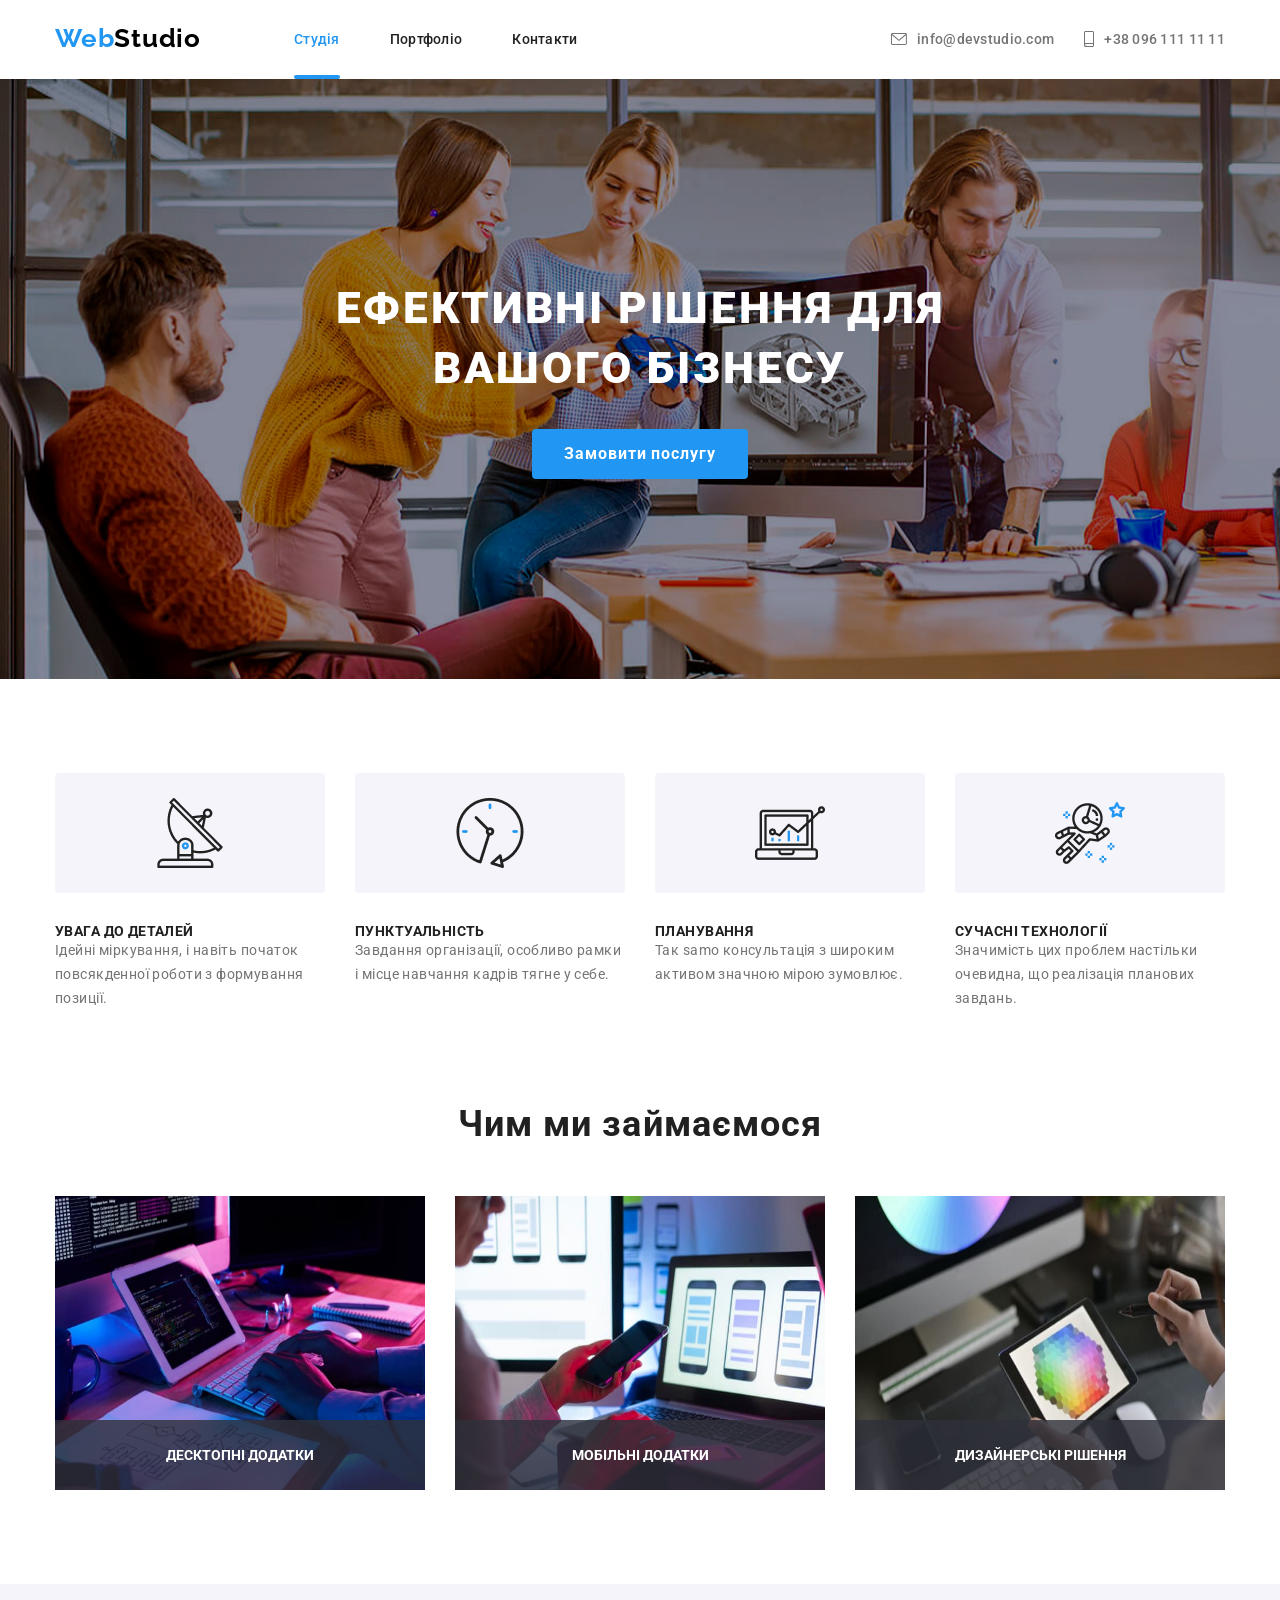
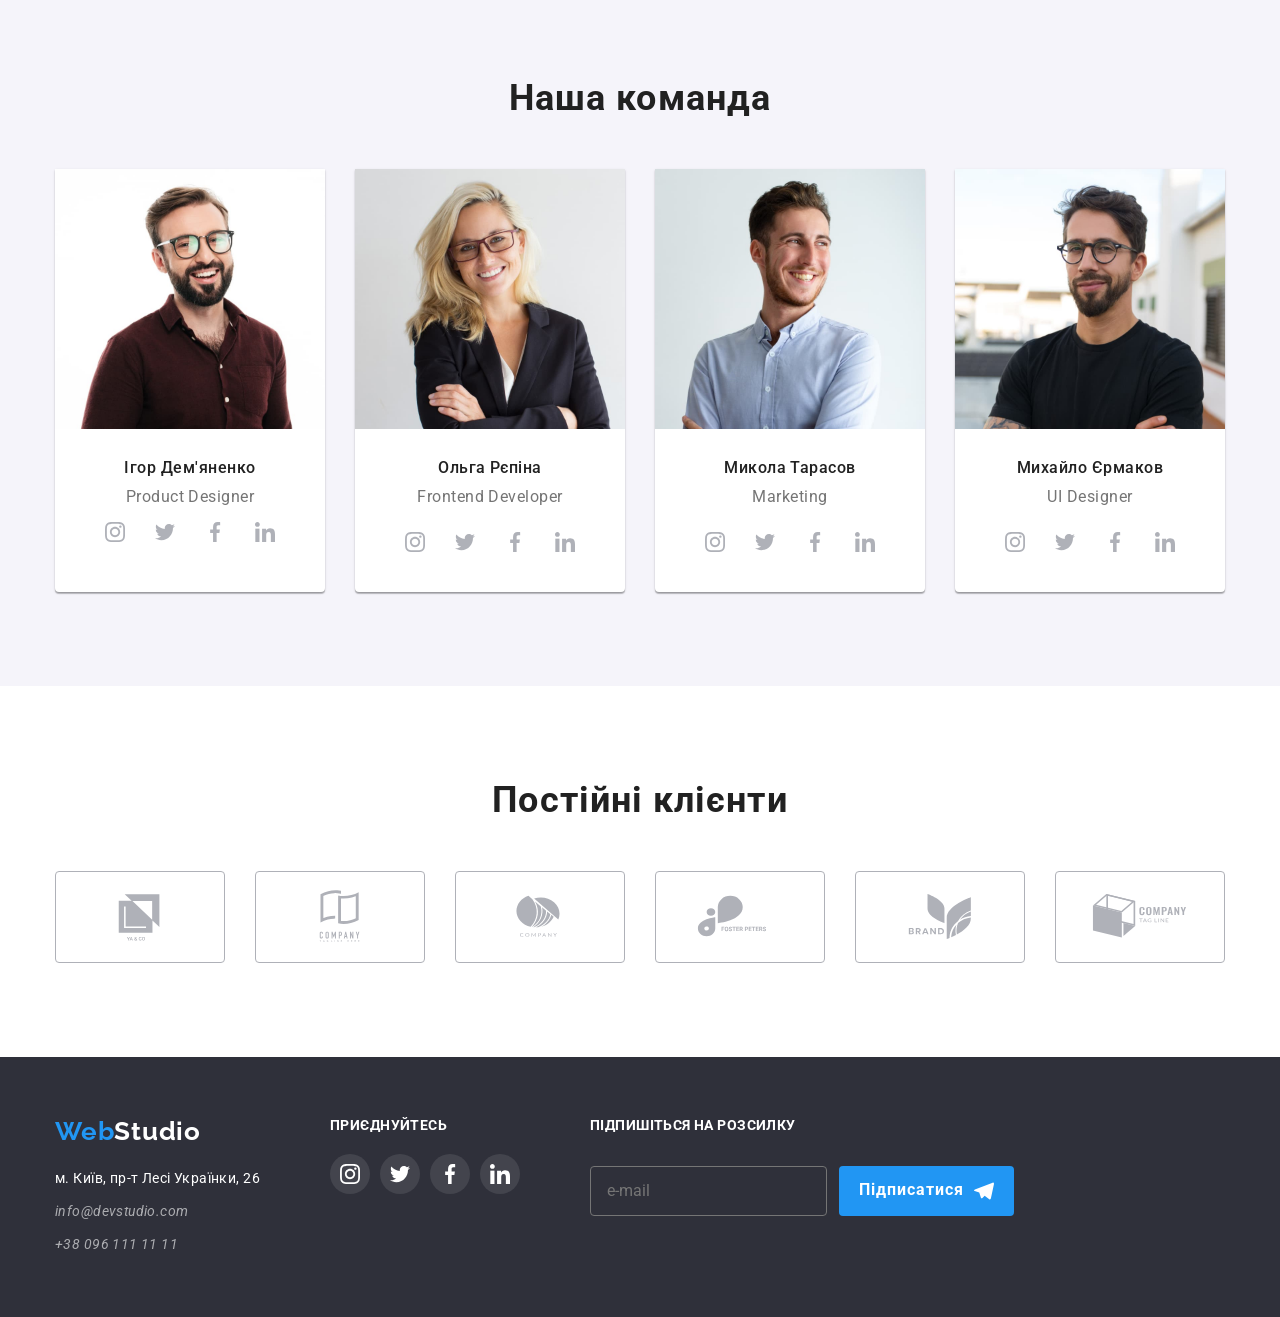
==== commit c33bfbcc: "new" ====
--- a/index.html
+++ b/index.html
@@ -66,7 +66,7 @@
           <h1 class="about__title">
             Ефективні рішення для вашого бізнесу
           </h1>
-          <button class="about__more" type="button" data-modal__open>
+          <button class="about__more" type="button" data-modal-open>
               Замовити послугу
           </button>
       </div>
@@ -444,59 +444,70 @@
 </footer>
 
   <div class="backdrop is-hidden" data-modal>
-      <div class="modal">
-        <button class="modal__close" data-modal__close type="button">
-          <svg class="modal__cross">
-            <use href="./image/symbol-defs.svg#icon/vector"></use>
-          </svg>
-        </button>
-        <h2 class="modal__title">Залиште свої дані, ми вам передзвонимо</h2>
-        <form class="modal__form">
-          <label class="modal__field">
-            Ім'я
-            <input
-              class="modal__input"
-              type="text"
-              required
-              minlength="2"
-              maxlength="15"
-            />
-            <svg class="modal__icon">
-              <use href="./image/symbol-defs.svg#icon/person"></use>
-            </svg>
-          </label>
-          <label class="modal__field">
-            Телефон
-            <input class="modal__input" type="tel" />
-            <svg class="modal__icon">
-              <use href="./image/symbol-defs.svg#icon/call"></use>
-            </svg>
-          </label>
-          <label class="modal__field">
-            Пошта
-            <input class="modal__input" type="email" required minlength="10" />
-            <svg class="modal__icon">
-              <use href="./image/symbol-defs.svg#icon/black/letter"></use>
-            </svg>
-          </label>
-          <label class="modal__field">
-            Коментар
-            <textarea
-              class="modal__textarea"
-              placeholder="Введіть текст"
-            ></textarea>
-          </label>
-          <div class="modal__agree">
-            <input class="modal__checkbox" type="checkbox" required />
-            <p class="modal__text">
-              Погоджуюся з розсилкою та приймаю
-              <a class="modal__link" href="">Умови договору</a>
-            </p>
-          </div>
-          <button class="modal__submit" type="submit">Відправити</button>
-        </form>
-    </div>
-
-    <script src="../js/modal.js"></script>
+  <div class="modal">
+    <button class="modal__close" data-modal-close type="button">
+      <svg class="modal__cross">
+        <use href="./image/symbol-defs.svg#icon-letter"></use>
+      </svg>
+    </button>
+
+    <h2 class="modal__title">
+      Залиште свої дані, ми вам передзвонимо
+    </h2>
+
+    <form class="modal__form">
+      <label class="modal__field">
+        Ім'я
+        <input
+          class="modal__input"
+          type="text"
+          required
+          minlength="2"
+          maxlength="15"
+        />
+        <svg class="modal__icon">
+          <use href="./image/symbol-defs.svg#icon-person"></use>
+        </svg>
+      </label>
+
+      <label class="modal__field">
+        Телефон
+        <input class="modal__input" type="tel" />
+        <svg class="modal__icon">
+          <use href="./image/symbol-defs.svg#icon-call"></use>
+        </svg>
+      </label>
+
+      <label class="modal__field">
+        Пошта
+        <input class="modal__input" type="email" required />
+        <svg class="modal__icon">
+          <use href="./image/symbol-defs.svg#icon-vector"></use>
+        </svg>
+      </label>
+
+      <label class="modal__field">
+        Коментар
+        <textarea
+          class="modal__textarea"
+          placeholder="Введіть текст"
+        ></textarea>
+      </label>
+
+      <div class="modal__agree">
+        <input class="modal__checkbox" type="checkbox" required />
+        <p class="modal__text">
+          Погоджуюся з розсилкою та приймаю
+          <a class="modal__link" href="">Умови договору</a>
+        </p>
+      </div>
+
+      <button class="modal__submit" type="submit">
+        Відправити
+      </button>
+    </form>
+  </div>
+</div>
+    <script src="./js/modal.js"></script>
   </body>
 </html>
--- a/style/main.css
+++ b/style/main.css
@@ -529,6 +529,142 @@
   background-color: #f5f4fa;
 }
 
+.modal {
+  width: 500px;
+  padding: 40px;
+  background: #fff;
+  border-radius: 4px;
+  position: relative;
+}
+.modal__cross {
+  width: 11px;
+  height: 11px;
+  fill: #000;
+}
+.modal__title {
+  font-weight: 700;
+  font-size: 20px;
+  letter-spacing: 0.03em;
+  text-align: center;
+  color: #212121;
+  margin-bottom: 12px;
+}
+.modal__field {
+  font-size: 12px;
+  letter-spacing: 0.01em;
+  color: #757575;
+  position: relative;
+  display: block;
+}
+.modal__input {
+  width: 100%;
+  height: 40px;
+  margin-top: 4px;
+  margin-bottom: 10px;
+  padding-left: 35px;
+  border: none;
+  border-radius: 4px;
+  outline: 1px solid rgba(33, 33, 33, 0.2);
+  transition: outline 250ms cubic-bezier(0.4, 0, 0.2, 1);
+}
+.modal__input:hover, .modal__input:focus {
+  outline: 1px solid #2196f3;
+}
+.modal__input:hover + .modal__icon, .modal__input:focus + .modal__icon {
+  fill: #2196f3;
+}
+.modal__icon {
+  position: absolute;
+  left: 12px;
+  top: 30px;
+  width: 14px;
+  height: 14px;
+  fill: #212121;
+  transition: fill 250ms cubic-bezier(0.4, 0, 0.2, 1);
+}
+.modal__textarea {
+  width: 100%;
+  height: 120px;
+  margin-top: 4px;
+  margin-bottom: 20px;
+  padding: 12px 16px;
+  border: none;
+  border-radius: 4px;
+  outline: 1px solid rgba(33, 33, 33, 0.2);
+  resize: none;
+  font-size: 12px;
+}
+.modal__textarea::-moz-placeholder {
+  color: rgba(117, 117, 117, 0.5);
+}
+.modal__textarea::placeholder {
+  color: rgba(117, 117, 117, 0.5);
+}
+.modal__agree {
+  display: flex;
+  justify-content: center;
+  align-items: center;
+}
+.modal__checkbox {
+  width: 16px;
+  height: 15px;
+}
+.modal__text {
+  font-size: 12px;
+  line-height: 1.71;
+  color: #757575;
+  margin-left: 9px;
+}
+.modal__link {
+  color: #2196f3;
+  text-decoration: underline;
+  margin-left: 4px;
+}
+.modal__submit {
+  width: 200px;
+  height: 50px;
+  margin: 30px auto 0;
+  display: block;
+  border: none;
+  border-radius: 4px;
+  background-color: #2196f3;
+  color: #fff;
+  font-weight: 700;
+  font-size: 16px;
+  box-shadow: 0 4px 4px rgba(0, 0, 0, 0.15);
+  cursor: pointer;
+}
+.modal__close {
+  position: absolute;
+  top: 8px;
+  right: 8px;
+  width: 30px;
+  height: 30px;
+  border: 1px solid rgba(0, 0, 0, 0.1);
+  border-radius: 50%;
+  background: #fff;
+  display: flex;
+  align-items: center;
+  justify-content: center;
+  cursor: pointer;
+}
+
+.backdrop {
+  position: fixed;
+  inset: 0;
+  display: flex;
+  align-items: center;
+  justify-content: center;
+  background: rgba(0, 0, 0, 0.5);
+  transition: opacity 250ms ease, visibility 250ms ease;
+}
+
+.backdrop.is-hidden {
+  opacity: 0;
+  visibility: hidden;
+  pointer-events: none;
+}
+
 .footer {
   background-color: #2f303a;
   padding-top: 60px;
